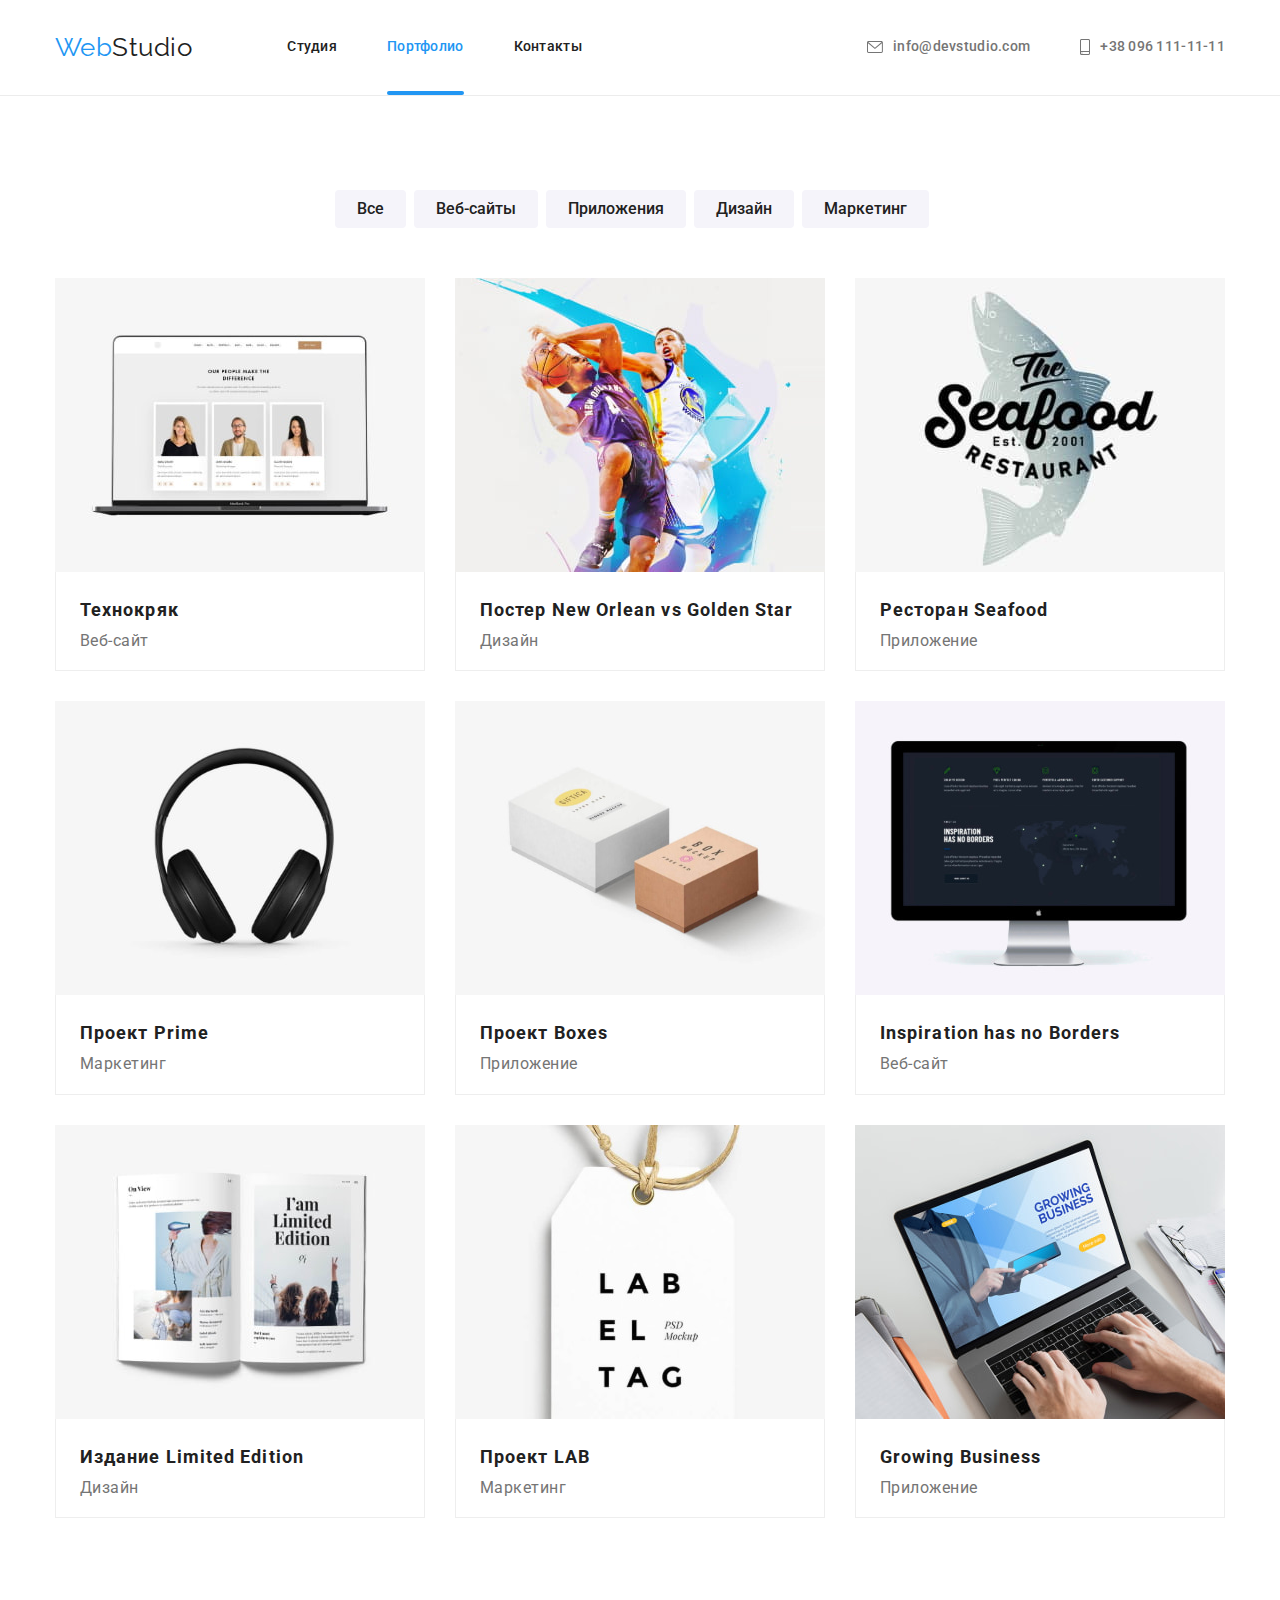
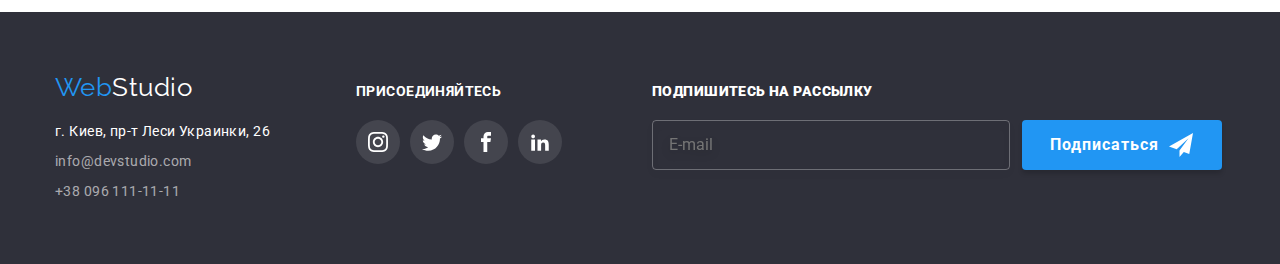
==== portfolio.html @ ed9f1adf "переміщення з images 2 в 1" ====
<!DOCTYPE html>
<html lang="ru">
<head>
    <meta charset="UTF-8">
    <meta http-equiv="X-UA-Compatible" content="IE=edge">
    <meta name="viewport" content="width=device-width, initial-scale=1.0">
    <title>Portfolio</title>
    <link rel="preconnect" href="https://fonts.googleapis.com">
    <link rel="preconnect" href="https://fonts.gstatic.com" crossorigin>
    <link href="https://fonts.googleapis.com/css2?family=Raleway:wght@700&family=Roboto:wght@400;500;700;900&display=swap"
        rel="stylesheet">
    <link rel="stylesheet" href="https://cdnjs.cloudflare.com/ajax/libs/modern-normalize/1.1.0/modern-normalize.min.css">
    <link rel="stylesheet" href="./css/styles.css">
</head>
<body>
    <!-- Шапка сайта -->
    <header class="header">
        <div class="container header-container">
            <nav class="header-navigate">
                <p class="logo">Web<span class="text">Studio</span></p>
                <ul class="site-nav control">
                    <li class="site-nav-item"> <a class="link" href="./index.html"> Студия </a> </li>
                    <li class="site-nav-item"> <a class="link current" href="./portfolio.html"> Портфолио </a> </li>
                    <li class="site-nav-item"> <a class="link" href=""> Контакты </a> </li>
                </ul>
            </nav>
            <ul class="auth-nav control">
                <li class="auth-nav-item"> 
                    <a class="nav-link link" href="mailto:info@devstudio.com"> 
                        <svg class="nav-icon nav-icon-envelope">
                            <use href="./images/sprite.svg#icon-envelope"></use>
                        </svg>
                        info@devstudio.com
                    </a>
                </li>

                <li class="auth-nav-item">
                    <a class="nav-link link" href="tel:+380961111111">
                        <svg class="nav-icon nav-icon-smartphone">
                            <use href="./images/sprite.svg#icon-smartphone"></use>
                        </svg>
                        +38 096 111-11-11
                    </a>
                </li>
            </ul>
        </div>
    </header>
    <main>
        <section class="section">
            <div class="container">
                <h1 class="visual-hidden">Наши работы</h1>
                <ul class="desc-portfolio">
                    <li class="desc-nav"> <button type="button" class="desc-button"> Все </button> </li>
                    <li class="desc-nav"> <button type="button" class="desc-button"> Веб-сайты </button> </li>
                    <li class="desc-nav"> <button type="button" class="desc-button"> Приложения </button> </li>
                    <li class="desc-nav"> <button type="button" class="desc-button"> Дизайн </button> </li>
                    <li class="desc-nav"> <button type="button" class="desc-button"> Маркетинг </button> </li>
                </ul>
                <h2 class="visual-hidden">Навигация</h2>
                <ul class="activities">

                    <li class="activities-cards">
                        <a class="link-item" href="">
                            <div class="activities-list">
                                <img src="./images1/people1.jpg" alt="Технокряк" width="370">
                                <p class="activities-top-text">Технокряк это современная площадка распространения коронавируса. Компании используют эту платформу для цифрового
                                шпионажа и атак на защищённые сервера конкурентов.</p>
                            </div>
                            <div  class="activities-title">
                                <h3 class="caption">Технокряк</h3>
                                <p class="text">Веб-сайт</p>
                            </div>
                        </a>
                    </li>

                    <li class="activities-cards">
                        <a class="link-item" href="">
                            <div class="activities-list">
                                <img src="./images1/poster2.jpg" alt="Постер New Orlean" width="370">
                                <p class="activities-top-text">Технокряк это современная площадка распространения коронавируса. Компании используют эту платформу для цифрового
                                шпионажа и атак на защищённые сервера конкурентов.</p>
                            </div>
                            <div class="activities-title">
                                <h3 class="caption">Постер New Orlean vs Golden Star</h3>
                                <p class="text">Дизайн</p>
                            </div>
                        </a>
                    </li>

                    <li class="activities-cards">
                        <a class="link-item" href="">
                            <div class="activities-list">
                                <img src="./images1/restaurant3.jpg" alt="Ресторан Seafood" width="370">
                                <p class="activities-top-text">Технокряк это современная площадка распространения коронавируса. Компании используют эту платформу для цифрового
                                шпионажа и атак на защищённые сервера конкурентов.</p>
                            </div>
                            <div class="activities-title">
                                <h3 class="caption">Ресторан Seafood</h3>
                                <p class="text">Приложение</p>
                            </div>
                        </a>
                    </li>

                    <li class="activities-cards">
                        <a class="link-item" href="">
                            <div class="activities-list">
                                <img src="./images1/headphone4.jpg" alt="Проект Prime" width="370">
                                <p class="activities-top-text">Технокряк это современная площадка распространения коронавируса. Компании используют эту платформу для цифрового
                                шпионажа и атак на защищённые сервера конкурентов.</p>
                            </div>
                            <div class="activities-title">
                                <h3 class="caption">Проект Prime</h3>
                                <p class="text">Маркетинг</p>
                            </div>
                        </a>
                    </li>

                    <li class="activities-cards">
                        <a class="link-item" href="">
                            <div class="activities-list">
                                <img src="./images1/boxes5.jpg" alt="Проект Boxes" width="370">
                                <p class="activities-top-text">Технокряк это современная площадка распространения коронавируса. Компании используют эту платформу для цифрового
                                шпионажа и атак на защищённые сервера конкурентов.</p>
                            </div>
                            <div class="activities-title">
                                <h3 class="caption">Проект Boxes</h3>
                                <p class="text">Приложение</p>
                            </div>
                        </a>
                    </li>

                    <li class="activities-cards">
                        <a class="link-item" href="">
                            <div class="activities-list">
                                <img src="./images1/screen6.jpg" alt="Екран" width="370">
                                <p class="activities-top-text">Технокряк это современная площадка распространения коронавируса. Компании используют эту платформу для цифрового
                                шпионажа и атак на защищённые сервера конкурентов.</p>
                            </div>
                            <div class="activities-title">
                                <h3 class="caption" lang="en">Inspiration has no Borders</h3>
                                <p class="text">Веб-сайт</p>
                            </div>
                        </a>
                    </li>

                    <li class="activities-cards">
                        <a class="link-item" href="">
                            <div class="activities-list">
                                <img src="./images1/edition7.jpg" alt="Издание" width="370">
                                <p class="activities-top-text">Технокряк это современная площадка распространения коронавируса. Компании используют эту платформу для цифрового
                                шпионажа и атак на защищённые сервера конкурентов.</p>
                            </div>
                            <div class="activities-title">
                                <h3 class="caption">Издание Limited Edition</h3>
                                <p class="text">Дизайн</p>
                            </div>
                        </a>
                    </li>

                    <li class="activities-cards">
                        <a class="link-item" href="">
                            <div class="activities-list">
                                <img src="./images1/project_lab8.jpg" alt="Проект LAB" width="370">
                                <p class="activities-top-text">Технокряк это современная площадка распространения коронавируса. Компании используют эту платформу для цифрового
                                шпионажа и атак на защищённые сервера конкурентов.</p>
                            </div>
                            <div class="activities-title">
                                <h3 class="caption">Проект LAB</h3>
                                <p class="text">Маркетинг</p>
                            </div>
                        </a>
                    </li>
                    
                    <li class="activities-cards">
                        <a class="link-item" href="">
                            <div class="activities-list">
                                <img src="./images1/business9.jpg" alt="Растущий бизнес" width="370">
                                <p class="activities-top-text">Технокряк это современная площадка распространения коронавируса. Компании используют эту платформу для цифрового
                                шпионажа и атак на защищённые сервера конкурентов.</p>
                            </div>
                            <div class="activities-title">
                                <h3 class="caption" lang="en">Growing Business</h3>
                                <p class="text">Приложение</p>
                            </div>
                        </a>
                    </li>
                </ul>
            </div>
        </section>
    </main>
    <!--Підвал-->
    <footer class="footer">
        <div class="container footer-container">
            <div class="footer-address">
                <p class="logo">Web<span class="text">Studio</span></p>
                <address>
                    <ul class="address-auth-nav">
                        <li class="address-row"> 
                            <a class="link maps" href="https://www.google.com.ua/maps/place/%D0%B1%D1%83%D0%BB%D1%8C%D0%B2%D0%B0%D1%80+%D0%9B%D0%B5%D1%81%D1%96+%D0%A3%D0%BA%D1%80%D0%B0%D1%97%D0%BD%D0%BA%D0%B8,+26,+%D0%9A%D0%B8%D1%97%D0%B2,+02000/@50.4268936,30.5373685,18z"> г. Киев, пр-т Леси Украинки, 26 </a> </li>
                        <li class="address-row"> 
                            <a class="link" href="mailto:info@devstudio.com"> info@devstudio.com </a> </li>
                        <li class="address-row"> 
                            <a class="link" href="tel:+380961111111"> +38 096 111-11-11 </a> </li>
                    </ul>
                </address>  
            </div>
            <div class="footer-social">
                <h3 class="footer-headline">присоединяйтесь</h3>
                <ul class="social-list">
                    <li class="social-item">
                        <a class="footer-social-link social-link link" href="">
                            <svg class="social-icon" width="20"
                            height="20">
                                <use href="./images/sprite.svg#icon-instagram1"></use>
                            </svg>
                        </a>
                    </li>
                    <li class="social-item">
                        <a class="footer-social-link social-link link" href="">
                            <svg class="social-icon">
                                <use href="./images/sprite.svg#icon-twitter1"></use>
                            </svg>
                        </a>
                    </li>
                    <li class="social-item">
                        <a class="footer-social-link social-link link" href="">
                            <svg class="social-icon">
                                <use href="./images/sprite.svg#icon-facebook1"></use>
                            </svg>
                        </a>
                    </li>
                    <li class="social-item">
                        <a class="footer-social-link social-link link" href="">
                            <svg class="social-icon">
                                <use href="./images/sprite.svg#icon-linkedin1"></use>
                           </svg>
                        </a>
                    </li>
                </ul>
            </div>
            <div>
                <p class="footer-headline"> <strong>Подпишитесь на рассылку</strong> </p>
                <form class="form-online">
                    <input class="online-input" type="email" name="user-mail" id="user-mail" placeholder="E-mail">
                    <button type="submit" class="hero-button online-btn">
                        Подписаться
                        <svg class="online-btn-icon">
                            <use href="./images/sprite.svg#icon-send"></use>
                        </svg>
                    </button>
                </form>
            </div>
        </div>
    </footer>
</body>
</html>
---- css/styles.css ----
/* --Змінні-- */
:root {
  --primary-title-color: #ffffff;
  --title-text-color: #212121;
  --text-item-color: #757575;
  --section-aside-color: #2f303a;
  --section-secondary-color: #f5f4fa;
  --social-icon-color: #afb1b8;
  --accent-color: #2196f3;
  --timing-function: cubic-bezier(0.4, 0, 0.2, 1);
  --timing-duration: 250ms;
}
body {
  font-family: "Roboto", sans-serif;
  font-style: 400;
  letter-spacing: 0.03em;
  background-color: var(--primary-title-color);
}
/* --скидання стилів-- */
p,
h1,
h2,
h3,
h4,
h5,
h6 {
  margin: 0;
}
ul {
  margin: 0;
  padding-left: 0;
  /* прибираємо крапочки */
  list-style: none;
}
/* прибираємо підкреслювання */
.link-item,
.link {
  display: block;
  text-decoration: none;
}
/* Прибираємо відстань знизу зображення
та обмежуємо габарити макс.100ширини */
img {
  display: block;
  max-width: 100%;
  height: auto;
}
.container {
  margin-left: auto;
  margin-right: auto;
  padding-left: 15px;
  padding-right: 15px;
  width: 1200px;
}
.section {
  padding-top: 94px;
  padding-bottom: 94px;
}
/* -----логотип -----*/
.logo {
  font-family: "Raleway", sans-serif;
  font-size: 26px;
  line-height: 1.19;
  margin-right: 95px;
  color: var(--accent-color);
}
.logo .text {
  font-family: "Raleway", sans-serif;
  font-size: 26px;
  line-height: 1.19;
  color: var(--title-text-color);
}
.footer .logo {
  margin-bottom: 20px;
}
.footer .text {
  color: var(--primary-title-color);
}
/*-- Шапка сайта,навігація --*/
.header {
  padding-top: 32px;
  padding-bottom: 32px;
  border-bottom: 1px solid #ececec;
}
.header-container {
  display: flex;
  align-items: center;
}
.header-navigate {
  display: flex;
  align-items: center;
}
.site-nav {
  display: flex;
  align-items: center;
}
.auth-nav {
  display: flex;
  margin-left: auto;
  align-items: center;
}
.site-nav-item:not(:last-child) {
  margin-right: 50px;
}
.auth-nav-item:not(:last-child) {
  margin-right: 50px;
}
.control .link {
  font-weight: 500;
  font-size: 14px;
  line-height: 1.14;
  letter-spacing: 0.02em;
}
.site-nav .link {
  color: var(--title-text-color);
  position: relative;
}
.nav-link {
  color: var(--text-item-color);
  display: flex;
  align-items: center;
}
.site-nav-item .link:hover,
.site-nav-item .link:focus {
  color: var(--accent-color);
}
.site-nav-item .link {
  transition: color var(--timing-duration) var(--timing-function);
}
.current::after {
  content: "";
  position: absolute;
  display: block;
  width: 100%;
  height: 4px;
  border-radius: 2px;
  background-color: var(--accent-color);
  bottom: -40px;
}

/* svg */
.nav-icon {
  margin-right: 10px;
  fill: var(--text-item-color);
  transition: fill var(--timing-duration) var(--timing-function);
}
.nav-icon-envelope {
  height: 12px;
  width: 16px;
}
.nav-icon-smartphone {
  height: 16px;
  width: 10px;
}
.control .nav-link {
  transition: color var(--timing-duration) var(--timing-function);
}
.control .nav-link:hover,
.control .nav-link:focus {
  color: var(--accent-color);
}
.control .nav-link:hover .nav-icon,
.control .nav-link:focus .nav-icon {
  fill: var(--accent-color);
}
.site-nav .link.current {
  color: var(--accent-color);
}
/*-- Герой,основний заголовок--*/
.section.section-hero {
  max-width: 1600px;
  padding-top: 200px;
  padding-bottom: 200px;
  align-items: center;
  text-align: center;
  color: var(--primary-title-color);
  background-color: var(--section-aside-color);
  background-image: linear-gradient(
      to right,
      rgba(47, 48, 58, 0.4),
      rgba(47, 48, 58, 0.4)
    ),
    url(../images1/hero.jpg);
  background-repeat: no-repeat;
  background-position: center;
  background-size: cover;
}
.hero-title {
  font-weight: 900;
  font-size: 44px;
  line-height: 1.36;
  letter-spacing: 0.06em;
  text-transform: uppercase;
  margin-bottom: 30px;
  margin-right: auto;
  margin-left: auto;
  max-width: 696px;
}
/* кнопки */
.hero-button {
  padding: 10px 32px;
  font-weight: 700;
  font-size: 16px;
  line-height: 1.87;
  letter-spacing: 0.06em;
  border-radius: 4px;
  background-color: var(--accent-color);
  color: var(--primary-text-color);
  box-shadow: 0px 4px 4px rgba(0, 0, 0, 0.15);
  border: none;
  align-items: center;
  text-align: center;
  cursor: pointer;
  transition: background-color var(--timing-duration) var(--timing-function);
}
.hero-button:hover,
.hero-button:focus {
  background-color: #188ce8;
}
.desc-button:hover,
.desc-button:focus {
  color: var(--primary-title-color);
  background-color: var(--accent-color);
  box-shadow: 0px 3px 1px rgba(0, 0, 0, 0.1), 0px 1px 2px rgba(0, 0, 0, 0.08),
    0px 2px 2px rgba(0, 0, 0, 0.12);
}
.desc-portfolio {
  display: flex;
  margin: auto;
  margin-bottom: 50px;
  width: 611px;
}
.desc-nav:not(:last-child) {
  margin-right: 8px;
}
.desc-button {
  padding: 6px 22px;
  font-weight: 500;
  font-size: 16px;
  line-height: 1.62;
  border-radius: 4px;
  color: var(--title-text-color);
  background-color: var(--section-secondary-color);
  border: none;
  cursor: pointer;
  text-align: center;
  transition: color var(--timing-duration) var(--timing-function),
    background-color var(--timing-duration) var(--timing-function),
    box-shadow var(--timing-duration) var(--timing-function);
}

/*---Заголовки h2 (Portfolio h1)---*/
/* -Приховані заголовки- */
.visual-hidden {
  position: absolute;
  width: 1px;
  height: 1px;
  margin: -1px;
  border: 0;
  padding: 0;
  white-space: nowrap;
  clip-path: inset(100%);
  clip: rect(0 0 0 0);
  overflow: hidden;
}
.headline {
  margin-bottom: 50px;
  font-weight: 700;
  font-size: 36px;
  line-height: 1.16;
  letter-spacing: 0.03em;
  text-align: center;
  color: var(--title-text-color);
}
/* <!-- Переваги  --> */
.section.section-benefits {
  padding-bottom: 47px;
}
.benefits {
  display: flex;
  flex-wrap: wrap;
}
.items-benefits {
  margin-right: 30px;
  height: 251px;
  width: 270px;
}
.items-cartons-benefits {
}
.items-cartons {
  display: flex;
  align-items: center;
  justify-content: center;
  height: 120px;
  background: var(--section-secondary-color);
  border-radius: 4px;
}
.items-benefits:last-child {
  margin-right: 0;
}
.items-benefits:not(:last-child) {
  margin-right: 30px;
}
.items-title {
  margin-top: 30px;
  font-weight: 700;
  font-size: 14px;
  line-height: 1.14;
  letter-spacing: 0.03em;
  text-transform: uppercase;
}
.items-text {
  margin-top: 10px;
  font-weight: 400;
  font-size: 14px;
  line-height: 1.71;
  letter-spacing: 0.03em;
  color: var(--text-item-color);
}
.items-text:not(:last-child) {
  margin-right: 30px;
}
/* --Приклади робіт -- */
.section.section-work {
  padding-top: 47px;
}
.pictures {
  display: flex;
  flex-wrap: wrap;
  margin-right: -30px;
}
.pictures-work {
  position: relative;
}
.pictures-label {
  font-weight: 700;
  font-size: 14px;
  line-height: 1.14;
  text-align: center;
  letter-spacing: 0.03em;
  text-transform: uppercase;
  color: var(--primary-title-color);
  background: rgba(47, 48, 58, 0.8);
  width: 100%;
  padding: 27px 82px;
  position: absolute;
  bottom: 0;
}
.pictures-work:not(:last-child) {
  flex-basis: calc(100% / 3 - 30px);
  margin-right: 30px;
}
/* --Наша команда --*/
.section.section-team {
  background-color: var(--section-secondary-color);
}
.list {
  display: flex;
  flex-wrap: wrap;
}
.people {
  margin-right: 30px;
  width: 270px;
  height: 428px;
  box-shadow: 0px 1px 3px rgba(0, 0, 0, 0.12), 0px 1px 1px rgba(0, 0, 0, 0.14),
    0px 2px 1px rgba(0, 0, 0, 0.2);
  border-radius: 0px 0px 4px 4px;
  background-color: var(--primary-title-color);
}
.people:last-child {
  margin-right: 0;
}
.people-item {
  padding-top: 30px;
  padding-bottom: 30px;
}
.people-desc {
  margin-bottom: 10px;
  font-weight: 500;
  font-size: 16px;
  line-height: 1.18;
  text-align: center;
  color: var(--title-text-color);
}
.people .people-text {
  margin-bottom: 16px;
  text-align: center;
  font-weight: 400;
  font-size: 16px;
  line-height: 1.18;
  letter-spacing: 0.03em;
  color: var(--text-item-color);
}
/* ------ */
.social-list {
  display: flex;
  justify-content: center;
}
.social-item {
  margin-right: 10px;
  width: 44px;
  height: 44px;
}
.social-item:last-child {
  margin-right: 0;
}
.social-link {
  width: 100%;
  height: 100%;
  border-radius: 50%;
  display: flex;
  align-items: center;
  justify-content: center;
  background-color: var(--primary-title-color);
}
.social-link:hover,
.social-link:focus {
  background-color: var(--accent-color);
}
.social-link {
  transition: background-color var(--timing-duration) var(--timing-function);
}
.social-link:hover .social-icon,
.social-link:focus .social-icon {
  fill: var(--primary-title-color);
}
.social-icon {
  width: 20px;
  height: 20px;
  fill: var(--social-icon-color);
  transition: fill var(--timing-duration) var(--timing-function);
}
/* Наші клієнти */
.company {
  margin-right: 30px;
  width: 170px;
  height: 92px;
}
.company:last-child {
  margin-right: 0;
}
.company-link {
  width: 100%;
  height: 100%;
  border: 1px solid var(--social-icon-color);
  box-sizing: border-box;
  border-radius: 4px;
  display: flex;
  align-items: center;
  justify-content: center;
  transition: border var(--timing-duration) var(--timing-function);
}
.company-link:hover,
.company-link:focus {
  border: 1px solid var(--accent-color);
}
.company-icon {
  width: 106px;
  height: 60px;
  fill: var(--social-icon-color);
  transition: fill var(--timing-duration) var(--timing-function);
}
.company-link:hover .company-icon,
.company-link:focus .company-icon {
  fill: var(--accent-color);
}
/* ---footer--- */
.footer {
  padding-top: 60px;
  padding-bottom: 60px;
  background-color: var(--section-aside-color);
}
.footer-container {
  display: flex;
  align-items: baseline;
}
.footer-address {
  width: 231px;
  margin-right: 70px;
}
.address-row .link.maps {
  color: var(--primary-title-color);
}
.address-auth-nav .link {
  height: 21px;
  font-weight: 400;
  font-size: 14px;
  letter-spacing: 0.03em;
  color: var(--text-item-color);
  color: rgba(255, 255, 255, 0.6);
}
.address-auth-nav {
  display: flex;
  font-style: normal;
  flex-direction: column;
}

.address-row:not(:last-child) {
  margin-bottom: 9px;
}
.address-auth-nav .link:hover,
.address-auth-nav .link:focus {
  color: var(--accent-color);
}
.address-auth-nav .link {
  transition: color var(--timing-duration) var(--timing-function);
}
/* ------ */
.footer-social {
  width: 206px;
  margin-right: 90px;
}
.footer-headline {
  margin-bottom: 20px;
  font-weight: 700;
  font-size: 14px;
  line-height: 1.14;
  letter-spacing: 0.03em;
  text-transform: uppercase;
  color: var(--primary-title-color);
}
.footer-social-link {
  background: rgba(255, 255, 255, 0.1);
}
.footer-social-link .social-icon {
  fill: var(--primary-title-color);
}
/* ---- */
.form-online {
  display: flex;
}
.online-input {
  padding: 15px 16px;
  margin-right: 12px;
  width: 358px;
  height: 50px;
  color: var(--primary-title-color);
  background-color: transparent;
  box-sizing: border-box;
  border-radius: 4px;
  border: 1px solid rgba(255, 255, 255, 0.3);
  filter: drop-shadow(0px 4px 4px rgba(0, 0, 0, 0.15));
  outline: 0px;
}
.online-input:focus {
  border-color: var(--accent-color);
}
.form-online::placeholder {
  width: 47px;
  font-size: 16px;
  line-height: 1.25;
  letter-spacing: 0.03em;
  color: rgba(255, 255, 255, 0.6);
}
.online-btn {
  padding: 10px 28px;
  width: 200px;
  color: var(--primary-title-color);
  display: flex;
}
.online-btn-icon {
  height: 24px;
  width: 24px;
  margin-left: 10px;
}
/* ---Portfolio ---*/
.activities {
  display: flex;
  flex-wrap: wrap;
}
.activities-cards {
  width: 370px;
  margin-right: 30px;
  margin-bottom: 30px;
}
.activities-cards:nth-child(3n) {
  margin-right: 0;
}
.activities-cards:nth-last-child(-n + 3) {
  margin-bottom: 0;
}
.link-item:hover .activities-top-text,
.link-item:focus .activities-top-text {
  transform: translateY(0);
}
.link-item:hover,
.link-item:focus {
  box-shadow: 0px 1px 1px rgba(0, 0, 0, 0.12), 0px 4px 4px rgba(0, 0, 0, 0.06),
    1px 4px 6px rgba(0, 0, 0, 0.16);
}
.link-item {
  transition: box-shadow var(--timing-duration) var(--timing-function);
}
.activities-list {
  position: relative;
  overflow: hidden;
}
.activities-top-text {
  padding: 63px 24px;
  font-size: 18px;
  line-height: 1.5;
  letter-spacing: 0.03em;
  color: var(--primary-title-color);
  background-color: rgba(33, 150, 243, 0.9);
  position: absolute;
  top: 0;
  left: 0;
  height: 100%;
  transform: translateY(100%);
  transition: transform var(--timing-duration) var(--timing-function);
}
.activities-title {
  padding-top: 20px;
  padding-bottom: 20px;
  padding-right: 24px;
  padding-left: 24px;
  border: 1px solid #eeeeee;
  border-top: 0;
}
.caption {
  margin-bottom: 4px;
  font-weight: 700;
  font-size: 18px;
  line-height: 2;
  letter-spacing: 0.06em;
  color: var(--title-text-color);
}
.activities-title .text {
  font-weight: 400;
  font-size: 16px;
  line-height: 1, 87;
  letter-spacing: 0.03em;
  color: var(--text-item-color);
}
/*--модальне вікно--- */
.backdrop {
  position: fixed;
  top: 0;
  left: 0;
  width: 100%;
  height: 100%;
  background-color: rgba(0, 0, 0, 0.2);
  opacity: 1;
  transition: opacity var(--timing-duration) var(--timing-function);
}
.backdrop.is-hidden {
  opacity: 0;
  pointer-events: none;
}
.modal {
  position: absolute;
  top: 50%;
  left: 50%;
  transform: translate(-50%, -50%);
  min-width: 528px;
  min-height: 581px;
  padding: 40px;
  background-color: var(--primary-title-color);
  box-shadow: 0px 1px 3px rgba(0, 0, 0, 0.12), 0px 1px 1px rgba(0, 0, 0, 0.14),
    0px 2px 1px rgba(0, 0, 0, 0.2);
  border-radius: 4px;
}
.close-btn {
  border: 0px;
  padding: 0px;
  position: fixed;
  top: 8px;
  right: 8px;
  cursor: pointer;
  background-color: var(--primary-title-color);
  fill: #000000;
  transition: fill var(--timing-duration) var(--timing-function);
}
.close-btn:hover {
  fill: var(--accent-color);
}
.close-btn-icon {
  width: 30px;
  height: 30px;
}
/* ----form----- */
.modal-form {
  margin-left: auto;
  margin-right: auto;
}
.modal-title {
  font-weight: 700;
  font-size: 20px;
  line-height: 1.15;
  text-align: center;
  letter-spacing: 0.03em;
  margin-bottom: 12px;
}
.modal-field {
  position: relative;
  margin-bottom: 10px;
}

.modal-field label,
.modal-comment label {
  margin-bottom: 4px;
  font-size: 12px;
  line-height: 1.16;
  letter-spacing: 0.01em;
  color: var(--text-item-color);
}
.textarea-comment::placeholder,
.modal-input::placeholder {
  font-size: 14px;
  line-height: 1.14;
  letter-spacing: 0.01em;
  color: rgba(117, 117, 117, 0.5);
}
.input-wrapper {
  display: block;
  position: relative;
  margin-top: 4px;
}
.modal-input {
  margin: 0;
  width: 100%;
  height: 40px;
  border-radius: 4px;
  border: 1px solid rgba(33, 33, 33, 0.2);
  outline: 0px;
  padding-left: 42px;
  transition: border-color var(--timing-duration) var(--timing-function);
}
.modal-input:focus {
  border-color: var(--accent-color);
}
.modal-input:focus + .modal-icon {
  fill: var(--accent-color);
}
.modal-icon {
  position: absolute;
  left: 12px;
  top: 50%;
  transform: translateY(-50%);
  width: 18px;
  height: 18px;
  transition: fill var(--timing-duration) var(--timing-function);
}
.modal-comment {
  display: flex;
  flex-direction: column;
  margin-bottom: 20px;
}
.textarea-comment {
  padding: 12px 16px;
  width: 448px;
  height: 120px;
  resize: none;
  border-radius: 4px;
  border: 1px solid rgba(33, 33, 33, 0.2);
  outline: 0px;
  transition: border-color var(--timing-duration) var(--timing-function);
}
.textarea-comment:focus {
  border-color: var(--accent-color);
}
.input-checkbox {
  background-color: var(--title-text-color);
}
.label-checkbox {
  font-size: 14px;
  line-height: 1.7;
  letter-spacing: 0.03em;
  color: var(--text-item-color);
  display: flex;
  align-items: center;
  cursor: pointer;
}
.contour-checkbox {
  width: 16px;
  height: 15px;
  border: 2px solid var(--title-text-color);
  box-shadow: 0px 1px 3px rgba(0, 0, 0, 0.12), 0px 1px 1px rgba(0, 0, 0, 0.14),
    0px 2px 1px rgba(0, 0, 0, 0.2);
  border-radius: 4px;
  margin-right: 7px;
  display: flex;
  align-items: center;
  justify-content: center;
}
.input-checkbox:checked + .label-checkbox span {
  background-color: var(--accent-color);
  border: none;
}
.check-icon {
  width: 11px;
  height: 8px;
}
.modal-text {
  color: var(--accent-color);
  text-decoration: underline;
  padding-left: 4px;
}
/* --кнопка form-- */
.modal-btn {
  margin-top: 30px;
  display: flex;
  justify-content: center;
  margin-right: auto;
  margin-left: auto;
  margin-bottom: auto;
}
.modal-btn .hero-button {
  color: var(--primary-title-color);
}
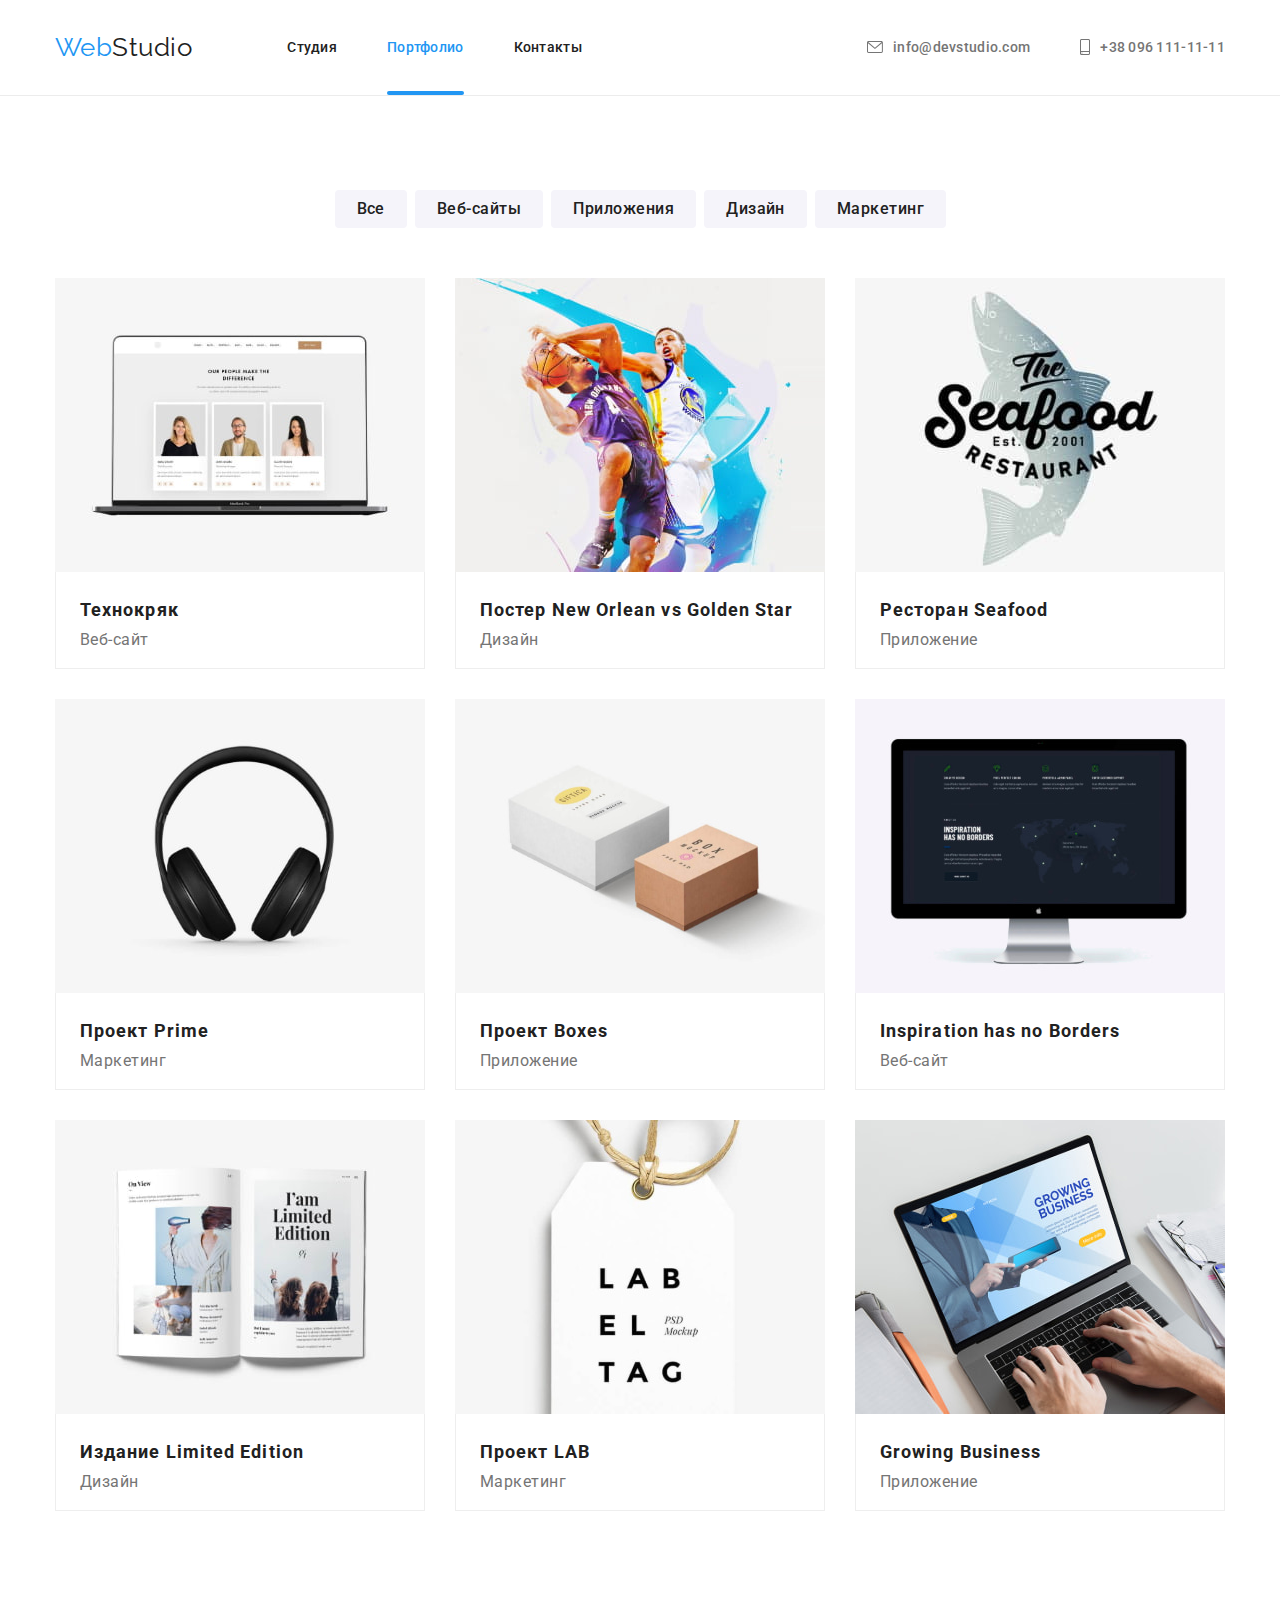
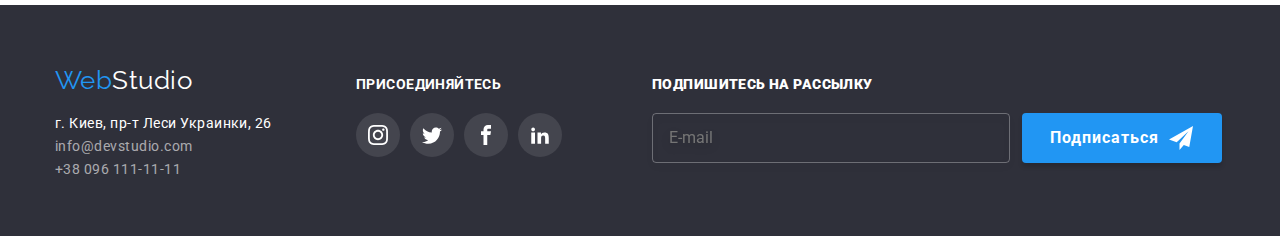
==== commit 920c7827: "BEM" ====
--- a/portfolio.html
+++ b/portfolio.html
@@ -10,7 +10,7 @@
     <link href="https://fonts.googleapis.com/css2?family=Raleway:wght@700&family=Roboto:wght@400;500;700;900&display=swap"
         rel="stylesheet">
     <link rel="stylesheet" href="https://cdnjs.cloudflare.com/ajax/libs/modern-normalize/1.1.0/modern-normalize.min.css">
-    <link rel="stylesheet" href="./css/styles.css">
+    <link rel="stylesheet" href="./css/main.min.css">
 </head>
 <body>
     <!-- Шапка сайта -->
@@ -18,15 +18,15 @@
         <div class="container header-container">
             <nav class="header-navigate">
                 <p class="logo">Web<span class="text">Studio</span></p>
-                <ul class="site-nav control">
-                    <li class="site-nav-item"> <a class="link" href="./index.html"> Студия </a> </li>
-                    <li class="site-nav-item"> <a class="link current" href="./portfolio.html"> Портфолио </a> </li>
-                    <li class="site-nav-item"> <a class="link" href=""> Контакты </a> </li>
+                <ul class="site-nav">
+                    <li class="site-nav__item"> <a class="site-nav-link" href="./index.html"> Студия </a> </li>
+                    <li class="site-nav__item"> <a class="site-nav-link current" href="./portfolio.html"> Портфолио </a> </li>
+                    <li class="site-nav__item"> <a class="site-nav-link" href=""> Контакты </a> </li>
                 </ul>
             </nav>
-            <ul class="auth-nav control">
-                <li class="auth-nav-item"> 
-                    <a class="nav-link link" href="mailto:info@devstudio.com"> 
+            <ul class="auth-nav">
+                <li class="auth-nav__item">
+                    <a class="auth-nav-link" href="mailto:info@devstudio.com">
                         <svg class="nav-icon nav-icon-envelope">
                             <use href="./images/sprite.svg#icon-envelope"></use>
                         </svg>
@@ -34,8 +34,8 @@
                     </a>
                 </li>
 
-                <li class="auth-nav-item">
-                    <a class="nav-link link" href="tel:+380961111111">
+                <li class="auth-nav__item">
+                    <a class="auth-nav-link" href="tel:+380961111111">
                         <svg class="nav-icon nav-icon-smartphone">
                             <use href="./images/sprite.svg#icon-smartphone"></use>
                         </svg>
@@ -50,35 +50,36 @@
             <div class="container">
                 <h1 class="visual-hidden">Наши работы</h1>
                 <ul class="desc-portfolio">
-                    <li class="desc-nav"> <button type="button" class="desc-button"> Все </button> </li>
-                    <li class="desc-nav"> <button type="button" class="desc-button"> Веб-сайты </button> </li>
-                    <li class="desc-nav"> <button type="button" class="desc-button"> Приложения </button> </li>
-                    <li class="desc-nav"> <button type="button" class="desc-button"> Дизайн </button> </li>
-                    <li class="desc-nav"> <button type="button" class="desc-button"> Маркетинг </button> </li>
+                    <li class="desc-portfolio__desc-nav"> <button type="button" class="desc-portfolio__desc-button"> Все </button> </li>
+                    <li class="desc-portfolio__desc-nav"> <button type="button" class="desc-portfolio__desc-button"> Веб‑сайты </button> </li>
+                    <li class="desc-portfolio__desc-nav"> <button type="button" class="desc-portfolio__desc-button"> Приложения </button> </li>
+                    <li class="desc-portfolio__desc-nav"> <button type="button" class="desc-portfolio__desc-button"> Дизайн </button> </li>
+                    <li class="desc-portfolio__desc-nav"> <button type="button" class="desc-portfolio__desc-button"> Маркетинг </button> </li>
                 </ul>
                 <h2 class="visual-hidden">Навигация</h2>
                 <ul class="activities">
-
-                    <li class="activities-cards">
-                        <a class="link-item" href="">
+                    <li class="activities__cards">
+                        <a class="activities__link-item" href="">
                             <div class="activities-list">
                                 <img src="./images1/people1.jpg" alt="Технокряк" width="370">
-                                <p class="activities-top-text">Технокряк это современная площадка распространения коронавируса. Компании используют эту платформу для цифрового
-                                шпионажа и атак на защищённые сервера конкурентов.</p>
-                            </div>
-                            <div  class="activities-title">
+                                <p class="activities-top-text">Технокряк это современная площадка распространения
+                                    коронавируса. Компании используют эту платформу для цифрового
+                                    шпионажа и атак на защищённые сервера конкурентов.</p>
+                            </div>
+                            <div class="activities-title">
                                 <h3 class="caption">Технокряк</h3>
                                 <p class="text">Веб-сайт</p>
                             </div>
                         </a>
                     </li>
 
-                    <li class="activities-cards">
-                        <a class="link-item" href="">
+                    <li class="activities__cards">
+                        <a class="activities__link-item" href="">
                             <div class="activities-list">
                                 <img src="./images1/poster2.jpg" alt="Постер New Orlean" width="370">
-                                <p class="activities-top-text">Технокряк это современная площадка распространения коронавируса. Компании используют эту платформу для цифрового
-                                шпионажа и атак на защищённые сервера конкурентов.</p>
+                                <p class="activities-top-text">Технокряк это современная площадка распространения
+                                    коронавируса. Компании используют эту платформу для цифрового
+                                    шпионажа и атак на защищённые сервера конкурентов.</p>
                             </div>
                             <div class="activities-title">
                                 <h3 class="caption">Постер New Orlean vs Golden Star</h3>
@@ -87,12 +88,13 @@
                         </a>
                     </li>
 
-                    <li class="activities-cards">
-                        <a class="link-item" href="">
+                    <li class="activities__cards">
+                        <a class="activities__link-item" href="">
                             <div class="activities-list">
                                 <img src="./images1/restaurant3.jpg" alt="Ресторан Seafood" width="370">
-                                <p class="activities-top-text">Технокряк это современная площадка распространения коронавируса. Компании используют эту платформу для цифрового
-                                шпионажа и атак на защищённые сервера конкурентов.</p>
+                                <p class="activities-top-text">Технокряк это современная площадка распространения
+                                    коронавируса. Компании используют эту платформу для цифрового
+                                    шпионажа и атак на защищённые сервера конкурентов.</p>
                             </div>
                             <div class="activities-title">
                                 <h3 class="caption">Ресторан Seafood</h3>
@@ -101,12 +103,13 @@
                         </a>
                     </li>
 
-                    <li class="activities-cards">
-                        <a class="link-item" href="">
+                    <li class="activities__cards">
+                        <a class="activities__link-item" href="">
                             <div class="activities-list">
                                 <img src="./images1/headphone4.jpg" alt="Проект Prime" width="370">
-                                <p class="activities-top-text">Технокряк это современная площадка распространения коронавируса. Компании используют эту платформу для цифрового
-                                шпионажа и атак на защищённые сервера конкурентов.</p>
+                                <p class="activities-top-text">Технокряк это современная площадка распространения
+                                    коронавируса. Компании используют эту платформу для цифрового
+                                    шпионажа и атак на защищённые сервера конкурентов.</p>
                             </div>
                             <div class="activities-title">
                                 <h3 class="caption">Проект Prime</h3>
@@ -115,12 +118,13 @@
                         </a>
                     </li>
 
-                    <li class="activities-cards">
-                        <a class="link-item" href="">
+                    <li class="activities__cards">
+                        <a class="activities__link-item" href="">
                             <div class="activities-list">
                                 <img src="./images1/boxes5.jpg" alt="Проект Boxes" width="370">
-                                <p class="activities-top-text">Технокряк это современная площадка распространения коронавируса. Компании используют эту платформу для цифрового
-                                шпионажа и атак на защищённые сервера конкурентов.</p>
+                                <p class="activities-top-text">Технокряк это современная площадка распространения
+                                    коронавируса. Компании используют эту платформу для цифрового
+                                    шпионажа и атак на защищённые сервера конкурентов.</p>
                             </div>
                             <div class="activities-title">
                                 <h3 class="caption">Проект Boxes</h3>
@@ -130,11 +134,12 @@
                     </li>
 
                     <li class="activities-cards">
-                        <a class="link-item" href="">
+                        <a class="activities__link-item" href="">
                             <div class="activities-list">
                                 <img src="./images1/screen6.jpg" alt="Екран" width="370">
-                                <p class="activities-top-text">Технокряк это современная площадка распространения коронавируса. Компании используют эту платформу для цифрового
-                                шпионажа и атак на защищённые сервера конкурентов.</p>
+                                <p class="activities-top-text">Технокряк это современная площадка распространения
+                                    коронавируса. Компании используют эту платформу для цифрового
+                                    шпионажа и атак на защищённые сервера конкурентов.</p>
                             </div>
                             <div class="activities-title">
                                 <h3 class="caption" lang="en">Inspiration has no Borders</h3>
@@ -143,12 +148,13 @@
                         </a>
                     </li>
 
-                    <li class="activities-cards">
-                        <a class="link-item" href="">
+                    <li class="activities__cards">
+                        <a class="activities__link-item" href="">
                             <div class="activities-list">
                                 <img src="./images1/edition7.jpg" alt="Издание" width="370">
-                                <p class="activities-top-text">Технокряк это современная площадка распространения коронавируса. Компании используют эту платформу для цифрового
-                                шпионажа и атак на защищённые сервера конкурентов.</p>
+                                <p class="activities-top-text">Технокряк это современная площадка распространения
+                                    коронавируса. Компании используют эту платформу для цифрового
+                                    шпионажа и атак на защищённые сервера конкурентов.</p>
                             </div>
                             <div class="activities-title">
                                 <h3 class="caption">Издание Limited Edition</h3>
@@ -157,12 +163,13 @@
                         </a>
                     </li>
 
-                    <li class="activities-cards">
-                        <a class="link-item" href="">
+                    <li class="activities__cards">
+                        <a class="activities__link-item" href="">
                             <div class="activities-list">
                                 <img src="./images1/project_lab8.jpg" alt="Проект LAB" width="370">
-                                <p class="activities-top-text">Технокряк это современная площадка распространения коронавируса. Компании используют эту платформу для цифрового
-                                шпионажа и атак на защищённые сервера конкурентов.</p>
+                                <p class="activities-top-text">Технокряк это современная площадка распространения
+                                    коронавируса. Компании используют эту платформу для цифрового
+                                    шпионажа и атак на защищённые сервера конкурентов.</p>
                             </div>
                             <div class="activities-title">
                                 <h3 class="caption">Проект LAB</h3>
@@ -170,13 +177,14 @@
                             </div>
                         </a>
                     </li>
-                    
-                    <li class="activities-cards">
-                        <a class="link-item" href="">
+
+                    <li class="activities__cards">
+                        <a class="activities__link-item" href="">
                             <div class="activities-list">
                                 <img src="./images1/business9.jpg" alt="Растущий бизнес" width="370">
-                                <p class="activities-top-text">Технокряк это современная площадка распространения коронавируса. Компании используют эту платформу для цифрового
-                                шпионажа и атак на защищённые сервера конкурентов.</p>
+                                <p class="activities-top-text">Технокряк это современная площадка распространения
+                                    коронавируса. Компании используют эту платформу для цифрового
+                                    шпионажа и атак на защищённые сервера конкурентов.</p>
                             </div>
                             <div class="activities-title">
                                 <h3 class="caption" lang="en">Growing Business</h3>
@@ -193,58 +201,63 @@
         <div class="container footer-container">
             <div class="footer-address">
                 <p class="logo">Web<span class="text">Studio</span></p>
-                <address>
-                    <ul class="address-auth-nav">
-                        <li class="address-row"> 
-                            <a class="link maps" href="https://www.google.com.ua/maps/place/%D0%B1%D1%83%D0%BB%D1%8C%D0%B2%D0%B0%D1%80+%D0%9B%D0%B5%D1%81%D1%96+%D0%A3%D0%BA%D1%80%D0%B0%D1%97%D0%BD%D0%BA%D0%B8,+26,+%D0%9A%D0%B8%D1%97%D0%B2,+02000/@50.4268936,30.5373685,18z"> г. Киев, пр-т Леси Украинки, 26 </a> </li>
-                        <li class="address-row"> 
-                            <a class="link" href="mailto:info@devstudio.com"> info@devstudio.com </a> </li>
-                        <li class="address-row"> 
-                            <a class="link" href="tel:+380961111111"> +38 096 111-11-11 </a> </li>
+                <address class="address">
+                    <ul class="address-list">
+                        <li class="address-row">
+                            <a class="address-link maps"
+                                href="https://www.google.com.ua/maps/place/%D0%B1%D1%83%D0%BB%D1%8C%D0%B2%D0%B0%D1%80+%D0%9B%D0%B5%D1%81%D1%96+%D0%A3%D0%BA%D1%80%D0%B0%D1%97%D0%BD%D0%BA%D0%B8,+26,+%D0%9A%D0%B8%D1%97%D0%B2,+02000/@50.4268936,30.5373685,18z">
+                                г. Киев, пр-т Леси Украинки, 26 </a>
+                        </li>
+                        <li class="address-row">
+                            <a class="address-link" href="mailto:info@devstudio.com"> info@devstudio.com </a>
+                        </li>
+                        <li class="address-row">
+                            <a class="address-link" href="tel:+380961111111"> +38 096 111-11-11 </a>
+                        </li>
                     </ul>
-                </address>  
+                </address>
             </div>
             <div class="footer-social">
                 <h3 class="footer-headline">присоединяйтесь</h3>
                 <ul class="social-list">
                     <li class="social-item">
-                        <a class="footer-social-link social-link link" href="">
-                            <svg class="social-icon" width="20"
-                            height="20">
+                        <a class="footer-social-link social-link" href="">
+                            <svg class="social-icon" width="20" height="20">
                                 <use href="./images/sprite.svg#icon-instagram1"></use>
                             </svg>
                         </a>
                     </li>
                     <li class="social-item">
-                        <a class="footer-social-link social-link link" href="">
+                        <a class="footer-social-link social-link" href="">
                             <svg class="social-icon">
                                 <use href="./images/sprite.svg#icon-twitter1"></use>
                             </svg>
                         </a>
                     </li>
                     <li class="social-item">
-                        <a class="footer-social-link social-link link" href="">
+                        <a class="footer-social-link social-link" href="">
                             <svg class="social-icon">
                                 <use href="./images/sprite.svg#icon-facebook1"></use>
                             </svg>
                         </a>
                     </li>
                     <li class="social-item">
-                        <a class="footer-social-link social-link link" href="">
+                        <a class="footer-social-link social-link" href="">
                             <svg class="social-icon">
                                 <use href="./images/sprite.svg#icon-linkedin1"></use>
-                           </svg>
-                        </a>
-                    </li>
-                </ul>
-            </div>
-            <div>
+                            </svg>
+                        </a>
+                    </li>
+                </ul>
+            </div>
+            <div class="footer-online">
                 <p class="footer-headline"> <strong>Подпишитесь на рассылку</strong> </p>
-                <form class="form-online">
-                    <input class="online-input" type="email" name="user-mail" id="user-mail" placeholder="E-mail">
-                    <button type="submit" class="hero-button online-btn">
+                <form class="footer-online-form">
+                    <input class="footer-online-input" type="email" name="user-mail" id="user-mail"
+                        placeholder="E-mail">
+                    <button type="submit" class="hero-button footer-online-btn">
                         Подписаться
-                        <svg class="online-btn-icon">
+                        <svg class="footer-btn-icon">
                             <use href="./images/sprite.svg#icon-send"></use>
                         </svg>
                     </button>
@@ -253,4 +266,5 @@
         </div>
     </footer>
 </body>
+
 </html>
--- a/css/main.min.css
+++ b/css/main.min.css
@@ -0,0 +1 @@
+:root{--primary-title-color: #ffffff;--title-text-color: #212121;--text-item-color: #757575;--section-aside-color: #2f303a;--section-secondary-color: #f5f4fa;--social-icon-color: #afb1b8;--accent-color: #2196f3;--timing-function: cubic-bezier(0.4, 0, 0.2, 1);--timing-duration: 250ms}p,h1,h2,h3,h4,h5,h6{margin:0}ul{margin:0;padding-left:0;list-style:none}a{display:block;text-decoration:none;font-style:normal}.visual-hidden{position:absolute;width:1px;height:1px;margin:-1px;border:0;padding:0;white-space:nowrap;-webkit-clip-path:inset(100%);clip-path:inset(100%);clip:rect(0 0 0 0);overflow:hidden}body{font-family:"Roboto",sans-serif;font-style:400;letter-spacing:.03em;background-color:var(--primary-title-color)}img{display:block;max-width:100%;height:auto}.container{margin-left:auto;margin-right:auto;padding-left:15px;padding-right:15px;width:1200px}.section{padding-top:94px;padding-bottom:94px}.logo{font-family:"Raleway",sans-serif;font-size:26px;line-height:1.19;margin-right:95px;color:var(--accent-color)}.logo .text{font-family:"Raleway",sans-serif;font-size:26px;line-height:1.19;color:var(--title-text-color)}.footer .logo{margin-bottom:20px}.footer .text{color:var(--primary-title-color)}.header{padding-top:32px;padding-bottom:32px;border-bottom:1px solid #ececec}.header-container{display:flex;align-items:center}.header-navigate{display:flex;align-items:center}.site-nav{display:flex;align-items:center}.site-nav .site-nav__item:not(:last-child){margin-right:50px}.site-nav-link{font-weight:500;font-size:14px;line-height:16px;letter-spacing:.02em;color:var(--title-text-color);position:relative;transition:color var(--timing-duration) var(--timing-function)}.site-nav-link:hover,.site-nav-link:focus,.site-nav-link.current{color:var(--accent-color)}.current::after{content:"";position:absolute;display:block;width:100%;height:4px;border-radius:2px;background-color:var(--accent-color);bottom:-40px}.auth-nav{display:flex;align-items:center;margin-left:auto}.auth-nav .auth-nav__item:not(:last-child){margin-right:50px}.auth-nav-link{font-weight:500;font-size:14px;line-height:16px;letter-spacing:.02em;color:var(--text-item-color);display:flex;align-items:center;transition:color var(--timing-duration) var(--timing-function)}.auth-nav-link:hover,.auth-nav-link:focus{color:var(--accent-color)}.nav-icon{margin-right:10px;fill:var(--text-item-color);transition:fill var(--timing-duration) var(--timing-function)}.auth-nav-link:hover .nav-icon,.auth-nav-link:focus .nav-icon{fill:var(--accent-color)}.nav-icon-envelope{height:12px;width:16px}.nav-icon-smartphone{height:16px;width:10px}.hero-button{padding:10px 32px;font-weight:700;font-size:16px;line-height:1.87;letter-spacing:.06em;border-radius:4px;background-color:var(--accent-color);color:var(--primary-title-color);box-shadow:0px 4px 4px rgba(0,0,0,.15);border:none;align-items:center;text-align:center;cursor:pointer;transition:background-color var(--timing-duration) var(--timing-function)}.hero-button:hover,.hero-button:focus{background-color:#188ce8}.desc-portfolio{display:flex;margin:auto;margin-bottom:50px;width:611px}.desc-portfolio__desc-nav:not(:last-child){margin-right:8px}.desc-portfolio__desc-button{width:100%;padding:6px 22px;font-weight:500;font-size:16px;line-height:26px;letter-spacing:.03em;border-radius:4px;color:var(--title-text-color);background-color:var(--section-secondary-color);border:none;cursor:pointer;text-align:center;transition:color var(--timing-duration) var(--timing-function),background-color var(--timing-duration) var(--timing-function),box-shadow var(--timing-duration) var(--timing-function)}.desc-portfolio__desc-button:hover,.desc-portfolio__desc-button:focus{color:var(--primary-title-color);background-color:var(--accent-color);box-shadow:0px 3px 1px rgba(0,0,0,.1),0px 1px 2px rgba(0,0,0,.08),0px 2px 2px rgba(0,0,0,.12)}.section.section-hero{max-width:1600px;padding-top:200px;padding-bottom:200px;align-items:center;text-align:center;color:var(--primary-title-color);background-color:var(--section-aside-color);background-image:linear-gradient(to right, rgba(47, 48, 58, 0.4), rgba(47, 48, 58, 0.4)),url(../images1/hero.jpg);background-repeat:no-repeat;background-position:center;background-size:cover}.hero-headline{font-weight:900;font-size:44px;line-height:1.36;letter-spacing:.06em;text-transform:uppercase;margin-bottom:30px;margin-right:auto;margin-left:auto;max-width:696px}.headline{margin-bottom:50px;font-weight:700;font-size:36px;line-height:1.16;letter-spacing:.03em;font-weight:700;font-size:36px;line-height:1.16;letter-spacing:.03em;text-align:center;color:var(--title-text-color)}.section.section-benefits{padding-bottom:47px}.benefits{display:flex;flex-wrap:wrap}.benefits-items{margin-right:30px;height:251px;width:270px}.benefits-items:last-child{margin-right:0}.benefits-items:not(:last-child){margin-right:30px}.card-set{display:flex;align-items:center;justify-content:center;height:120px;background:var(--section-secondary-color);border-radius:4px}.title-items{margin-top:30px;font-weight:700;font-size:14px;line-height:1.14;letter-spacing:.03em;text-transform:uppercase}.text-items{margin-top:10px;font-weight:400;font-size:14px;line-height:1.71;letter-spacing:.03em;color:var(--text-item-color)}.text-items:not(:last-child){margin-right:30px}.section.section-work{padding-top:47px}.pictures{display:flex;flex-wrap:wrap;margin-right:-30px}.pictures-work{position:relative}.pictures-work:not(:last-child){flex-basis:calc(100% / 3 - 30px);margin-right:30px}.pictures-label{font-weight:700;font-size:14px;line-height:1.14;letter-spacing:.03em;text-align:center;text-transform:uppercase;color:var(--primary-title-color);background:rgba(47,48,58,.8);width:100%;padding:27px 82px;position:absolute;bottom:0}.section.section-team{background-color:var(--section-secondary-color)}.team{display:flex;flex-wrap:wrap}.people{margin-right:30px;width:270px;height:428px;box-shadow:0px 1px 3px rgba(0,0,0,.12),0px 1px 1px rgba(0,0,0,.14),0px 2px 1px rgba(0,0,0,.2);border-radius:0px 0px 4px 4px;background-color:var(--primary-title-color)}.people:last-child{margin-right:0}.people-item{padding-top:30px;padding-bottom:30px}.people-item .people-name{margin-bottom:10px;font-weight:500;font-size:16px;line-height:1.18;letter-spacing:.03em;text-align:center;color:var(--title-text-color)}.people-item .people-position{margin-bottom:16px;text-align:center;font-weight:400;font-size:16px;line-height:1.18;letter-spacing:.03em;color:var(--text-item-color)}.social-list{display:flex;justify-content:center}.social-item{margin-right:10px;width:44px;height:44px}.social-item:last-child{margin-right:0}.social-link{width:100%;height:100%;border-radius:50%;display:flex;align-items:center;justify-content:center;background-color:var(--primary-title-color);transition:background-color var(--timing-duration) var(--timing-function)}.social-link:hover,.social-link:focus{background-color:var(--accent-color)}.social-icon{width:20px;height:20px;fill:var(--social-icon-color);transition:fill var(--timing-duration) var(--timing-function)}.social-link:hover .social-icon,.social-link:focus .social-icon{fill:var(--primary-title-color)}.company{display:flex;flex-wrap:wrap}.company-partner{margin-right:30px;width:170px;height:92px}.company-partner:last-child{margin-right:0}.company-link{width:100%;height:100%;border:1px solid var(--social-icon-color);box-sizing:border-box;border-radius:4px;display:flex;align-items:center;justify-content:center;transition:border var(--timing-duration) var(--timing-function)}.company-link .company-icon{width:106px;height:60px;fill:var(--social-icon-color);transition:fill var(--timing-duration) var(--timing-function)}.company-link:hover,.company-link:focus{border:1px solid var(--accent-color)}.company-link:hover .company-icon,.company-link:focus .company-icon{fill:var(--accent-color)}.footer{padding-top:60px;padding-bottom:60px;background-color:var(--section-aside-color)}.footer-container{display:flex;align-items:baseline}.footer-address{width:231px;margin-right:70px}.address-list{display:flex;font-style:normal;flex-direction:column}.address-row:not(:last-child){margin-bottom:9px}.address-link{font-weight:400;font-size:14px;line-height:1;letter-spacing:71;color:var(--text-item-color);color:rgba(255,255,255,.6);transition:color var(--timing-duration) var(--timing-function)}.address-link:hover,.address-link:focus{color:var(--accent-color)}.address-link.maps{color:var(--primary-title-color)}.footer-social{width:206px;margin-right:90px}.footer-headline{margin-bottom:20px;font-weight:700;font-size:14px;line-height:1.14;letter-spacing:.03em;text-transform:uppercase;color:var(--primary-title-color)}.footer-social-link{background:rgba(255,255,255,.1)}.footer-social-link .social-icon{fill:var(--primary-title-color)}.footer-online-form{display:flex}.footer-online-form::-moz-placeholder{width:47px;font-size:16px;line-height:1.25;letter-spacing:.03em;color:rgba(255,255,255,.6)}.footer-online-form:-ms-input-placeholder{width:47px;font-size:16px;line-height:1.25;letter-spacing:.03em;color:rgba(255,255,255,.6)}.footer-online-form::placeholder{width:47px;font-size:16px;line-height:1.25;letter-spacing:.03em;color:rgba(255,255,255,.6)}.footer-online-input{padding:15px 16px;margin-right:12px;width:358px;height:50px;color:var(--primary-title-color);background-color:transparent;box-sizing:border-box;border-radius:4px;border:1px solid rgba(255,255,255,.3);filter:drop-shadow(0px 4px 4px rgba(0, 0, 0, 0.15));outline:0px}.footer-online-input:focus{border-color:var(--accent-color)}.footer-online-btn{padding:10px 28px;width:200px;display:flex}.footer-online-btn .footer-btn-icon{height:24px;width:24px;margin-left:10px}.activities{display:flex;flex-wrap:wrap}.activities__cards{width:370px;margin-right:30px;margin-bottom:30px}.activities__cards:nth-child(3n){margin-right:0}.activities__cards:nth-last-child(-n+3){margin-bottom:0}.activities__link-item{transition:box-shadow var(--timing-duration) var(--timing-function)}.activities__link-item:hover,.activities__link-item:focus{box-shadow:0px 1px 1px rgba(0,0,0,.12),0px 4px 4px rgba(0,0,0,.06),1px 4px 6px rgba(0,0,0,.16)}.activities-list{position:relative;overflow:hidden}.activities-top-text{padding:63px 24px;font-size:18px;line-height:1.5;letter-spacing:.03em;color:var(--primary-title-color);background-color:rgba(33,150,243,.9);position:absolute;top:0;left:0;height:100%;transform:translateY(100%);transition:transform var(--timing-duration) var(--timing-function)}.activities__link-item:hover .activities-top-text,.activities__link-item:focus .activities-top-text{transform:translateY(0)}.activities-title{padding-top:20px;padding-bottom:20px;padding-right:24px;padding-left:24px;border:1px solid #eee;border-top:0}.activities-title .text{font-weight:400;font-size:16px;line-height:1;letter-spacing:87;color:var(--text-item-color)}.caption{margin-bottom:4px;font-weight:700;font-size:18px;line-height:2;letter-spacing:.06em;color:var(--title-text-color)}.backdrop{position:fixed;top:0;left:0;width:100%;height:100%;background-color:rgba(0,0,0,.2);opacity:1;transition:opacity var(--timing-duration) var(--timing-function)}.backdrop.is-hidden{opacity:0;pointer-events:none}.modal{position:absolute;top:50%;left:50%;transform:translate(-50%, -50%);min-width:528px;min-height:581px;padding:40px;background-color:var(--primary-title-color);box-shadow:0px 1px 3px rgba(0,0,0,.12),0px 1px 1px rgba(0,0,0,.14),0px 2px 1px rgba(0,0,0,.2);border-radius:4px}.close-btn{border:0px;padding:0px;position:fixed;top:8px;right:8px;cursor:pointer;background-color:var(--primary-title-color);fill:#000;transition:fill var(--timing-duration) var(--timing-function)}.close-btn:hover{fill:var(--accent-color)}.close-btn .close-btn-icon{width:30px;height:30px}.modal-form{margin-left:auto;margin-right:auto}.modal-title{font-weight:700;font-size:20px;line-height:1.15;letter-spacing:.03em;text-align:center;margin-bottom:12px}.modal-field{position:relative;margin-bottom:10px}.modal-field label{margin-bottom:4px;font-size:12px;line-height:1.16;letter-spacing:.01em;color:var(--text-item-color)}.input-wrapper{display:block;position:relative;margin-top:4px}.modal-input{margin:0;width:100%;height:40px;border-radius:4px;border:1px solid rgba(33,33,33,.2);outline:0px;padding-left:42px;transition:border-color var(--timing-duration) var(--timing-function)}.modal-input:focus{border-color:var(--accent-color)}.modal-input::-moz-placeholder{font-size:14px;line-height:1.14;letter-spacing:.01em;color:rgba(117,117,117,.5)}.modal-input:-ms-input-placeholder{font-size:14px;line-height:1.14;letter-spacing:.01em;color:rgba(117,117,117,.5)}.modal-input::placeholder{font-size:14px;line-height:1.14;letter-spacing:.01em;color:rgba(117,117,117,.5)}.modal-icon{position:absolute;left:12px;top:50%;transform:translateY(-50%);width:18px;height:18px;transition:fill var(--timing-duration) var(--timing-function)}.modal-input:focus+.modal-icon{fill:var(--accent-color)}.modal-comment{display:flex;flex-direction:column;margin-bottom:20px}.modal-comment label{margin-bottom:4px;font-size:12px;line-height:1.16;letter-spacing:.01em;color:var(--text-item-color)}.textarea-comment{padding:12px 16px;width:448px;height:120px;resize:none;border-radius:4px;border:1px solid rgba(33,33,33,.2);outline:0px;transition:border-color var(--timing-duration) var(--timing-function)}.textarea-comment:focus{border-color:var(--accent-color)}.textarea-comment::-moz-placeholder{font-size:14px;line-height:1.14;letter-spacing:.01em;color:rgba(117,117,117,.5)}.textarea-comment:-ms-input-placeholder{font-size:14px;line-height:1.14;letter-spacing:.01em;color:rgba(117,117,117,.5)}.textarea-comment::placeholder{font-size:14px;line-height:1.14;letter-spacing:.01em;color:rgba(117,117,117,.5)}.modal-btn{margin-top:30px;display:flex;justify-content:center;margin-right:auto;margin-left:auto;margin-bottom:auto}.input-checkbox{background-color:var(--title-text-color)}.input-checkbox:checked+.label-checkbox span,.input-checkbox:hover+.label-checkbox span{background-color:var(--accent-color);border:none}.label-checkbox{font-size:14px;line-height:1.7;letter-spacing:.03em;color:var(--text-item-color);display:flex;align-items:center;cursor:pointer;justify-content:center}.contour-checkbox{width:16px;height:15px;border:2px solid var(--title-text-color);box-shadow:0px 1px 3px rgba(0,0,0,.12),0px 1px 1px rgba(0,0,0,.14),0px 2px 1px rgba(0,0,0,.2);border-radius:4px;margin-right:7px;display:flex;align-items:center;justify-content:center;transition:background-color var(--timing-duration) var(--timing-function)}.check-icon{width:11px;height:8px}.label-checkbox-link{color:var(--accent-color);text-decoration:underline;padding-left:4px}/*# sourceMappingURL=main.min.css.map */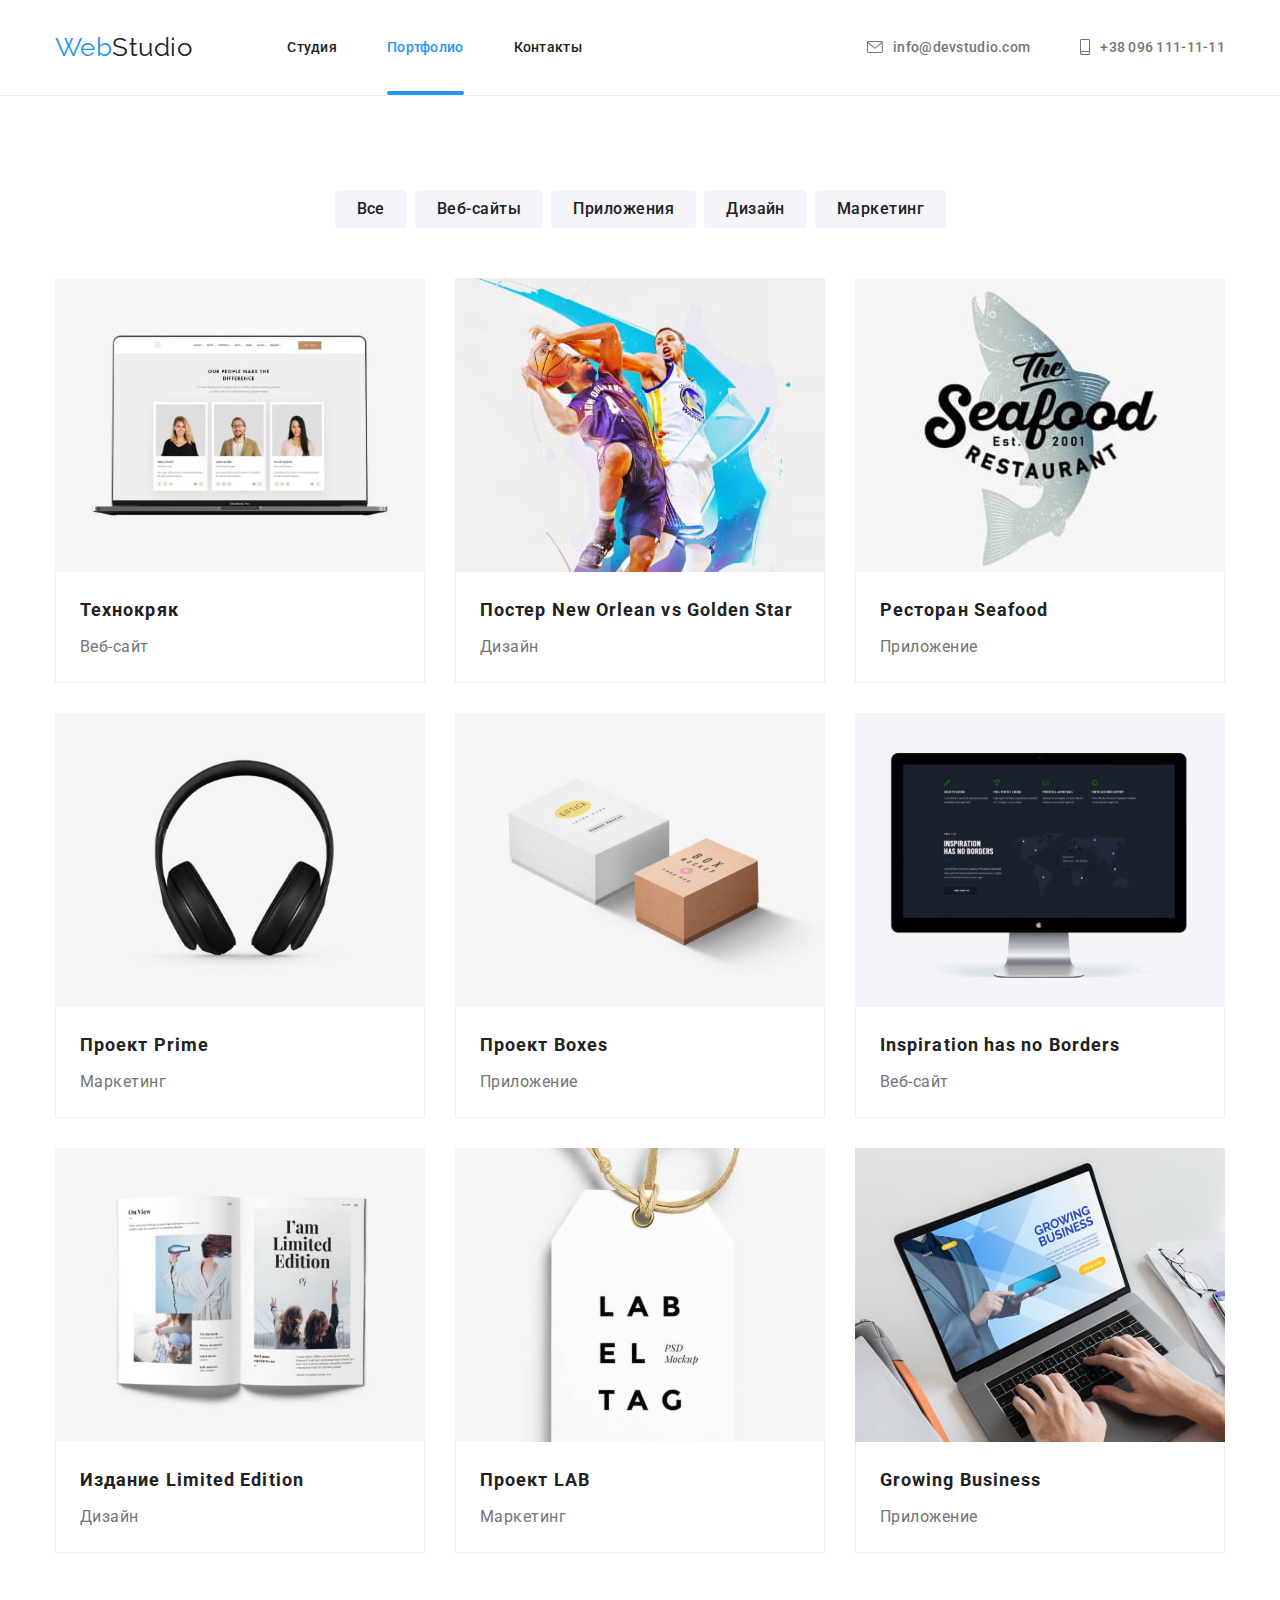
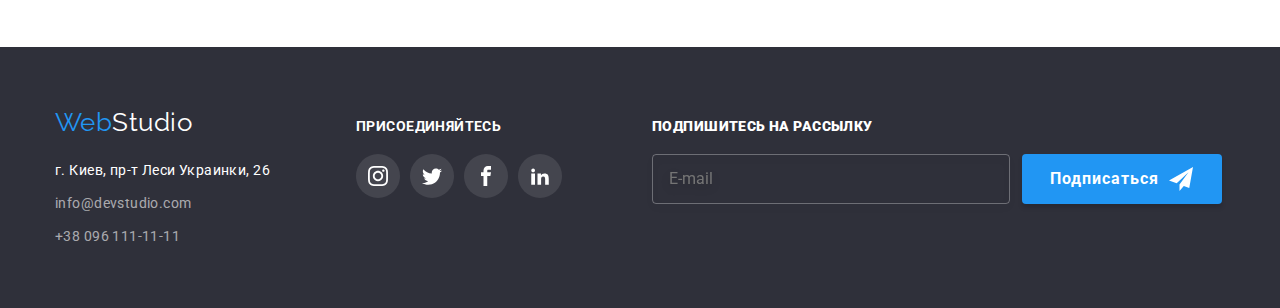
==== commit c3661691: "Заголовки БЕМ" ====
--- a/portfolio.html
+++ b/portfolio.html
@@ -49,12 +49,12 @@
         <section class="section">
             <div class="container">
                 <h1 class="visual-hidden">Наши работы</h1>
-                <ul class="desc-portfolio">
-                    <li class="desc-portfolio__desc-nav"> <button type="button" class="desc-portfolio__desc-button"> Все </button> </li>
-                    <li class="desc-portfolio__desc-nav"> <button type="button" class="desc-portfolio__desc-button"> Веб‑сайты </button> </li>
-                    <li class="desc-portfolio__desc-nav"> <button type="button" class="desc-portfolio__desc-button"> Приложения </button> </li>
-                    <li class="desc-portfolio__desc-nav"> <button type="button" class="desc-portfolio__desc-button"> Дизайн </button> </li>
-                    <li class="desc-portfolio__desc-nav"> <button type="button" class="desc-portfolio__desc-button"> Маркетинг </button> </li>
+                <ul class="portfolio">
+                    <li class="portfolio__nav-item"> <button type="button" class="portfolio__nav-button"> Все </button> </li>
+                    <li class="portfolio__nav-item"> <button type="button" class="portfolio__nav-button"> Веб‑сайты </button> </li>
+                    <li class="portfolio__nav-item"> <button type="button" class="portfolio__nav-button"> Приложения </button> </li>
+                    <li class="portfolio__nav-item"> <button type="button" class="portfolio__nav-button"> Дизайн </button> </li>
+                    <li class="portfolio__nav-item"> <button type="button" class="portfolio__nav-button"> Маркетинг </button> </li>
                 </ul>
                 <h2 class="visual-hidden">Навигация</h2>
                 <ul class="activities">
@@ -201,18 +201,18 @@
         <div class="container footer-container">
             <div class="footer-address">
                 <p class="logo">Web<span class="text">Studio</span></p>
-                <address class="address">
+                <address>
                     <ul class="address-list">
-                        <li class="address-row">
-                            <a class="address-link maps"
+                        <li class="address-list__row">
+                            <a class="address-list__link maps"
                                 href="https://www.google.com.ua/maps/place/%D0%B1%D1%83%D0%BB%D1%8C%D0%B2%D0%B0%D1%80+%D0%9B%D0%B5%D1%81%D1%96+%D0%A3%D0%BA%D1%80%D0%B0%D1%97%D0%BD%D0%BA%D0%B8,+26,+%D0%9A%D0%B8%D1%97%D0%B2,+02000/@50.4268936,30.5373685,18z">
                                 г. Киев, пр-т Леси Украинки, 26 </a>
                         </li>
-                        <li class="address-row">
-                            <a class="address-link" href="mailto:info@devstudio.com"> info@devstudio.com </a>
+                        <li class="address-list__row">
+                            <a class="address-list__link" href="mailto:info@devstudio.com"> info@devstudio.com </a>
                         </li>
-                        <li class="address-row">
-                            <a class="address-link" href="tel:+380961111111"> +38 096 111-11-11 </a>
+                        <li class="address-list__row">
+                            <a class="address-list__link" href="tel:+380961111111"> +38 096 111-11-11 </a>
                         </li>
                     </ul>
                 </address>
@@ -220,30 +220,30 @@
             <div class="footer-social">
                 <h3 class="footer-headline">присоединяйтесь</h3>
                 <ul class="social-list">
-                    <li class="social-item">
-                        <a class="footer-social-link social-link" href="">
-                            <svg class="social-icon" width="20" height="20">
+                    <li class="social-list__item">
+                        <a class="social-list__link footer-social-link" href="">
+                            <svg class="social-list__icon" width="20" height="20">
                                 <use href="./images/sprite.svg#icon-instagram1"></use>
                             </svg>
                         </a>
                     </li>
-                    <li class="social-item">
-                        <a class="footer-social-link social-link" href="">
-                            <svg class="social-icon">
+                    <li class="social-list__item">
+                        <a class="social-list__link footer-social-link" href="">
+                            <svg class="social-list__icon">
                                 <use href="./images/sprite.svg#icon-twitter1"></use>
                             </svg>
                         </a>
                     </li>
-                    <li class="social-item">
-                        <a class="footer-social-link social-link" href="">
-                            <svg class="social-icon">
+                    <li class="social-list__item">
+                        <a class="social-list__link footer-social-link" href="">
+                            <svg class="social-list__icon">
                                 <use href="./images/sprite.svg#icon-facebook1"></use>
                             </svg>
                         </a>
                     </li>
-                    <li class="social-item">
-                        <a class="footer-social-link social-link" href="">
-                            <svg class="social-icon">
+                    <li class="social-list__item">
+                        <a class="social-list__link footer-social-link" href="">
+                            <svg class="social-list__icon">
                                 <use href="./images/sprite.svg#icon-linkedin1"></use>
                             </svg>
                         </a>
--- a/css/main.min.css
+++ b/css/main.min.css
@@ -1 +1 @@
-:root{--primary-title-color: #ffffff;--title-text-color: #212121;--text-item-color: #757575;--section-aside-color: #2f303a;--section-secondary-color: #f5f4fa;--social-icon-color: #afb1b8;--accent-color: #2196f3;--timing-function: cubic-bezier(0.4, 0, 0.2, 1);--timing-duration: 250ms}p,h1,h2,h3,h4,h5,h6{margin:0}ul{margin:0;padding-left:0;list-style:none}a{display:block;text-decoration:none;font-style:normal}.visual-hidden{position:absolute;width:1px;height:1px;margin:-1px;border:0;padding:0;white-space:nowrap;-webkit-clip-path:inset(100%);clip-path:inset(100%);clip:rect(0 0 0 0);overflow:hidden}body{font-family:"Roboto",sans-serif;font-style:400;letter-spacing:.03em;background-color:var(--primary-title-color)}img{display:block;max-width:100%;height:auto}.container{margin-left:auto;margin-right:auto;padding-left:15px;padding-right:15px;width:1200px}.section{padding-top:94px;padding-bottom:94px}.logo{font-family:"Raleway",sans-serif;font-size:26px;line-height:1.19;margin-right:95px;color:var(--accent-color)}.logo .text{font-family:"Raleway",sans-serif;font-size:26px;line-height:1.19;color:var(--title-text-color)}.footer .logo{margin-bottom:20px}.footer .text{color:var(--primary-title-color)}.header{padding-top:32px;padding-bottom:32px;border-bottom:1px solid #ececec}.header-container{display:flex;align-items:center}.header-navigate{display:flex;align-items:center}.site-nav{display:flex;align-items:center}.site-nav .site-nav__item:not(:last-child){margin-right:50px}.site-nav-link{font-weight:500;font-size:14px;line-height:16px;letter-spacing:.02em;color:var(--title-text-color);position:relative;transition:color var(--timing-duration) var(--timing-function)}.site-nav-link:hover,.site-nav-link:focus,.site-nav-link.current{color:var(--accent-color)}.current::after{content:"";position:absolute;display:block;width:100%;height:4px;border-radius:2px;background-color:var(--accent-color);bottom:-40px}.auth-nav{display:flex;align-items:center;margin-left:auto}.auth-nav .auth-nav__item:not(:last-child){margin-right:50px}.auth-nav-link{font-weight:500;font-size:14px;line-height:16px;letter-spacing:.02em;color:var(--text-item-color);display:flex;align-items:center;transition:color var(--timing-duration) var(--timing-function)}.auth-nav-link:hover,.auth-nav-link:focus{color:var(--accent-color)}.nav-icon{margin-right:10px;fill:var(--text-item-color);transition:fill var(--timing-duration) var(--timing-function)}.auth-nav-link:hover .nav-icon,.auth-nav-link:focus .nav-icon{fill:var(--accent-color)}.nav-icon-envelope{height:12px;width:16px}.nav-icon-smartphone{height:16px;width:10px}.hero-button{padding:10px 32px;font-weight:700;font-size:16px;line-height:1.87;letter-spacing:.06em;border-radius:4px;background-color:var(--accent-color);color:var(--primary-title-color);box-shadow:0px 4px 4px rgba(0,0,0,.15);border:none;align-items:center;text-align:center;cursor:pointer;transition:background-color var(--timing-duration) var(--timing-function)}.hero-button:hover,.hero-button:focus{background-color:#188ce8}.desc-portfolio{display:flex;margin:auto;margin-bottom:50px;width:611px}.desc-portfolio__desc-nav:not(:last-child){margin-right:8px}.desc-portfolio__desc-button{width:100%;padding:6px 22px;font-weight:500;font-size:16px;line-height:26px;letter-spacing:.03em;border-radius:4px;color:var(--title-text-color);background-color:var(--section-secondary-color);border:none;cursor:pointer;text-align:center;transition:color var(--timing-duration) var(--timing-function),background-color var(--timing-duration) var(--timing-function),box-shadow var(--timing-duration) var(--timing-function)}.desc-portfolio__desc-button:hover,.desc-portfolio__desc-button:focus{color:var(--primary-title-color);background-color:var(--accent-color);box-shadow:0px 3px 1px rgba(0,0,0,.1),0px 1px 2px rgba(0,0,0,.08),0px 2px 2px rgba(0,0,0,.12)}.section.section-hero{max-width:1600px;padding-top:200px;padding-bottom:200px;align-items:center;text-align:center;color:var(--primary-title-color);background-color:var(--section-aside-color);background-image:linear-gradient(to right, rgba(47, 48, 58, 0.4), rgba(47, 48, 58, 0.4)),url(../images1/hero.jpg);background-repeat:no-repeat;background-position:center;background-size:cover}.hero-headline{font-weight:900;font-size:44px;line-height:1.36;letter-spacing:.06em;text-transform:uppercase;margin-bottom:30px;margin-right:auto;margin-left:auto;max-width:696px}.headline{margin-bottom:50px;font-weight:700;font-size:36px;line-height:1.16;letter-spacing:.03em;font-weight:700;font-size:36px;line-height:1.16;letter-spacing:.03em;text-align:center;color:var(--title-text-color)}.section.section-benefits{padding-bottom:47px}.benefits{display:flex;flex-wrap:wrap}.benefits-items{margin-right:30px;height:251px;width:270px}.benefits-items:last-child{margin-right:0}.benefits-items:not(:last-child){margin-right:30px}.card-set{display:flex;align-items:center;justify-content:center;height:120px;background:var(--section-secondary-color);border-radius:4px}.title-items{margin-top:30px;font-weight:700;font-size:14px;line-height:1.14;letter-spacing:.03em;text-transform:uppercase}.text-items{margin-top:10px;font-weight:400;font-size:14px;line-height:1.71;letter-spacing:.03em;color:var(--text-item-color)}.text-items:not(:last-child){margin-right:30px}.section.section-work{padding-top:47px}.pictures{display:flex;flex-wrap:wrap;margin-right:-30px}.pictures-work{position:relative}.pictures-work:not(:last-child){flex-basis:calc(100% / 3 - 30px);margin-right:30px}.pictures-label{font-weight:700;font-size:14px;line-height:1.14;letter-spacing:.03em;text-align:center;text-transform:uppercase;color:var(--primary-title-color);background:rgba(47,48,58,.8);width:100%;padding:27px 82px;position:absolute;bottom:0}.section.section-team{background-color:var(--section-secondary-color)}.team{display:flex;flex-wrap:wrap}.people{margin-right:30px;width:270px;height:428px;box-shadow:0px 1px 3px rgba(0,0,0,.12),0px 1px 1px rgba(0,0,0,.14),0px 2px 1px rgba(0,0,0,.2);border-radius:0px 0px 4px 4px;background-color:var(--primary-title-color)}.people:last-child{margin-right:0}.people-item{padding-top:30px;padding-bottom:30px}.people-item .people-name{margin-bottom:10px;font-weight:500;font-size:16px;line-height:1.18;letter-spacing:.03em;text-align:center;color:var(--title-text-color)}.people-item .people-position{margin-bottom:16px;text-align:center;font-weight:400;font-size:16px;line-height:1.18;letter-spacing:.03em;color:var(--text-item-color)}.social-list{display:flex;justify-content:center}.social-item{margin-right:10px;width:44px;height:44px}.social-item:last-child{margin-right:0}.social-link{width:100%;height:100%;border-radius:50%;display:flex;align-items:center;justify-content:center;background-color:var(--primary-title-color);transition:background-color var(--timing-duration) var(--timing-function)}.social-link:hover,.social-link:focus{background-color:var(--accent-color)}.social-icon{width:20px;height:20px;fill:var(--social-icon-color);transition:fill var(--timing-duration) var(--timing-function)}.social-link:hover .social-icon,.social-link:focus .social-icon{fill:var(--primary-title-color)}.company{display:flex;flex-wrap:wrap}.company-partner{margin-right:30px;width:170px;height:92px}.company-partner:last-child{margin-right:0}.company-link{width:100%;height:100%;border:1px solid var(--social-icon-color);box-sizing:border-box;border-radius:4px;display:flex;align-items:center;justify-content:center;transition:border var(--timing-duration) var(--timing-function)}.company-link .company-icon{width:106px;height:60px;fill:var(--social-icon-color);transition:fill var(--timing-duration) var(--timing-function)}.company-link:hover,.company-link:focus{border:1px solid var(--accent-color)}.company-link:hover .company-icon,.company-link:focus .company-icon{fill:var(--accent-color)}.footer{padding-top:60px;padding-bottom:60px;background-color:var(--section-aside-color)}.footer-container{display:flex;align-items:baseline}.footer-address{width:231px;margin-right:70px}.address-list{display:flex;font-style:normal;flex-direction:column}.address-row:not(:last-child){margin-bottom:9px}.address-link{font-weight:400;font-size:14px;line-height:1;letter-spacing:71;color:var(--text-item-color);color:rgba(255,255,255,.6);transition:color var(--timing-duration) var(--timing-function)}.address-link:hover,.address-link:focus{color:var(--accent-color)}.address-link.maps{color:var(--primary-title-color)}.footer-social{width:206px;margin-right:90px}.footer-headline{margin-bottom:20px;font-weight:700;font-size:14px;line-height:1.14;letter-spacing:.03em;text-transform:uppercase;color:var(--primary-title-color)}.footer-social-link{background:rgba(255,255,255,.1)}.footer-social-link .social-icon{fill:var(--primary-title-color)}.footer-online-form{display:flex}.footer-online-form::-moz-placeholder{width:47px;font-size:16px;line-height:1.25;letter-spacing:.03em;color:rgba(255,255,255,.6)}.footer-online-form:-ms-input-placeholder{width:47px;font-size:16px;line-height:1.25;letter-spacing:.03em;color:rgba(255,255,255,.6)}.footer-online-form::placeholder{width:47px;font-size:16px;line-height:1.25;letter-spacing:.03em;color:rgba(255,255,255,.6)}.footer-online-input{padding:15px 16px;margin-right:12px;width:358px;height:50px;color:var(--primary-title-color);background-color:transparent;box-sizing:border-box;border-radius:4px;border:1px solid rgba(255,255,255,.3);filter:drop-shadow(0px 4px 4px rgba(0, 0, 0, 0.15));outline:0px}.footer-online-input:focus{border-color:var(--accent-color)}.footer-online-btn{padding:10px 28px;width:200px;display:flex}.footer-online-btn .footer-btn-icon{height:24px;width:24px;margin-left:10px}.activities{display:flex;flex-wrap:wrap}.activities__cards{width:370px;margin-right:30px;margin-bottom:30px}.activities__cards:nth-child(3n){margin-right:0}.activities__cards:nth-last-child(-n+3){margin-bottom:0}.activities__link-item{transition:box-shadow var(--timing-duration) var(--timing-function)}.activities__link-item:hover,.activities__link-item:focus{box-shadow:0px 1px 1px rgba(0,0,0,.12),0px 4px 4px rgba(0,0,0,.06),1px 4px 6px rgba(0,0,0,.16)}.activities-list{position:relative;overflow:hidden}.activities-top-text{padding:63px 24px;font-size:18px;line-height:1.5;letter-spacing:.03em;color:var(--primary-title-color);background-color:rgba(33,150,243,.9);position:absolute;top:0;left:0;height:100%;transform:translateY(100%);transition:transform var(--timing-duration) var(--timing-function)}.activities__link-item:hover .activities-top-text,.activities__link-item:focus .activities-top-text{transform:translateY(0)}.activities-title{padding-top:20px;padding-bottom:20px;padding-right:24px;padding-left:24px;border:1px solid #eee;border-top:0}.activities-title .text{font-weight:400;font-size:16px;line-height:1;letter-spacing:87;color:var(--text-item-color)}.caption{margin-bottom:4px;font-weight:700;font-size:18px;line-height:2;letter-spacing:.06em;color:var(--title-text-color)}.backdrop{position:fixed;top:0;left:0;width:100%;height:100%;background-color:rgba(0,0,0,.2);opacity:1;transition:opacity var(--timing-duration) var(--timing-function)}.backdrop.is-hidden{opacity:0;pointer-events:none}.modal{position:absolute;top:50%;left:50%;transform:translate(-50%, -50%);min-width:528px;min-height:581px;padding:40px;background-color:var(--primary-title-color);box-shadow:0px 1px 3px rgba(0,0,0,.12),0px 1px 1px rgba(0,0,0,.14),0px 2px 1px rgba(0,0,0,.2);border-radius:4px}.close-btn{border:0px;padding:0px;position:fixed;top:8px;right:8px;cursor:pointer;background-color:var(--primary-title-color);fill:#000;transition:fill var(--timing-duration) var(--timing-function)}.close-btn:hover{fill:var(--accent-color)}.close-btn .close-btn-icon{width:30px;height:30px}.modal-form{margin-left:auto;margin-right:auto}.modal-title{font-weight:700;font-size:20px;line-height:1.15;letter-spacing:.03em;text-align:center;margin-bottom:12px}.modal-field{position:relative;margin-bottom:10px}.modal-field label{margin-bottom:4px;font-size:12px;line-height:1.16;letter-spacing:.01em;color:var(--text-item-color)}.input-wrapper{display:block;position:relative;margin-top:4px}.modal-input{margin:0;width:100%;height:40px;border-radius:4px;border:1px solid rgba(33,33,33,.2);outline:0px;padding-left:42px;transition:border-color var(--timing-duration) var(--timing-function)}.modal-input:focus{border-color:var(--accent-color)}.modal-input::-moz-placeholder{font-size:14px;line-height:1.14;letter-spacing:.01em;color:rgba(117,117,117,.5)}.modal-input:-ms-input-placeholder{font-size:14px;line-height:1.14;letter-spacing:.01em;color:rgba(117,117,117,.5)}.modal-input::placeholder{font-size:14px;line-height:1.14;letter-spacing:.01em;color:rgba(117,117,117,.5)}.modal-icon{position:absolute;left:12px;top:50%;transform:translateY(-50%);width:18px;height:18px;transition:fill var(--timing-duration) var(--timing-function)}.modal-input:focus+.modal-icon{fill:var(--accent-color)}.modal-comment{display:flex;flex-direction:column;margin-bottom:20px}.modal-comment label{margin-bottom:4px;font-size:12px;line-height:1.16;letter-spacing:.01em;color:var(--text-item-color)}.textarea-comment{padding:12px 16px;width:448px;height:120px;resize:none;border-radius:4px;border:1px solid rgba(33,33,33,.2);outline:0px;transition:border-color var(--timing-duration) var(--timing-function)}.textarea-comment:focus{border-color:var(--accent-color)}.textarea-comment::-moz-placeholder{font-size:14px;line-height:1.14;letter-spacing:.01em;color:rgba(117,117,117,.5)}.textarea-comment:-ms-input-placeholder{font-size:14px;line-height:1.14;letter-spacing:.01em;color:rgba(117,117,117,.5)}.textarea-comment::placeholder{font-size:14px;line-height:1.14;letter-spacing:.01em;color:rgba(117,117,117,.5)}.modal-btn{margin-top:30px;display:flex;justify-content:center;margin-right:auto;margin-left:auto;margin-bottom:auto}.input-checkbox{background-color:var(--title-text-color)}.input-checkbox:checked+.label-checkbox span,.input-checkbox:hover+.label-checkbox span{background-color:var(--accent-color);border:none}.label-checkbox{font-size:14px;line-height:1.7;letter-spacing:.03em;color:var(--text-item-color);display:flex;align-items:center;cursor:pointer;justify-content:center}.contour-checkbox{width:16px;height:15px;border:2px solid var(--title-text-color);box-shadow:0px 1px 3px rgba(0,0,0,.12),0px 1px 1px rgba(0,0,0,.14),0px 2px 1px rgba(0,0,0,.2);border-radius:4px;margin-right:7px;display:flex;align-items:center;justify-content:center;transition:background-color var(--timing-duration) var(--timing-function)}.check-icon{width:11px;height:8px}.label-checkbox-link{color:var(--accent-color);text-decoration:underline;padding-left:4px}/*# sourceMappingURL=main.min.css.map */+:root{--primary-title-color: #ffffff;--title-text-color: #212121;--text-item-color: #757575;--section-aside-color: #2f303a;--section-secondary-color: #f5f4fa;--social-icon-color: #afb1b8;--accent-color: #2196f3;--timing-function: cubic-bezier(0.4, 0, 0.2, 1);--timing-duration: 250ms}.visual-hidden{position:absolute;width:1px;height:1px;margin:-1px;border:0;padding:0;white-space:nowrap;-webkit-clip-path:inset(100%);clip-path:inset(100%);clip:rect(0 0 0 0);overflow:hidden}p,h1,h2,h3,h4,h5,h6{margin:0}ul{margin:0;padding-left:0;list-style:none}a{display:block;text-decoration:none;font-style:normal}body{font-family:"Roboto",sans-serif;font-style:400;letter-spacing:.03em;background-color:var(--primary-title-color)}img{display:block;max-width:100%;height:auto}.container{margin-left:auto;margin-right:auto;padding-left:15px;padding-right:15px;width:1200px}.section{padding-top:94px;padding-bottom:94px}.logo{font-family:"Raleway",sans-serif;font-size:26px;line-height:1.19;margin-right:95px;color:var(--accent-color)}.logo .text{font-family:"Raleway",sans-serif;font-size:26px;line-height:1.19;color:var(--title-text-color)}.footer .logo{margin-bottom:20px}.footer .text{color:var(--primary-title-color)}.header{padding-top:32px;padding-bottom:32px;border-bottom:1px solid #ececec}.header-container{display:flex;align-items:center}.header-navigate{display:flex;align-items:center}.site-nav{display:flex;align-items:center}.site-nav .site-nav__item:not(:last-child){margin-right:50px}.site-nav-link{font-weight:500;font-size:14px;line-height:16px;letter-spacing:.02em;color:var(--title-text-color);position:relative;transition:color var(--timing-duration) var(--timing-function)}.site-nav-link:hover,.site-nav-link:focus,.site-nav-link.current{color:var(--accent-color)}.current::after{content:"";position:absolute;display:block;width:100%;height:4px;border-radius:2px;background-color:var(--accent-color);bottom:-40px}.auth-nav{display:flex;align-items:center;margin-left:auto}.auth-nav .auth-nav__item:not(:last-child){margin-right:50px}.auth-nav-link{font-weight:500;font-size:14px;line-height:16px;letter-spacing:.02em;color:var(--text-item-color);display:flex;align-items:center;transition:color var(--timing-duration) var(--timing-function)}.auth-nav-link:hover,.auth-nav-link:focus{color:var(--accent-color)}.nav-icon{margin-right:10px;fill:var(--text-item-color);transition:fill var(--timing-duration) var(--timing-function)}.auth-nav-link:hover .nav-icon,.auth-nav-link:focus .nav-icon{fill:var(--accent-color)}.nav-icon-envelope{height:12px;width:16px}.nav-icon-smartphone{height:16px;width:10px}.hero-button{padding:10px 32px;font-weight:700;font-size:16px;line-height:30px;letter-spacing:.06em;border-radius:4px;background-color:var(--accent-color);color:var(--primary-title-color);box-shadow:0px 4px 4px rgba(0,0,0,.15);border:none;align-items:center;text-align:center;cursor:pointer;transition:background-color var(--timing-duration) var(--timing-function)}.hero-button:hover,.hero-button:focus{background-color:#188ce8}.portfolio{display:flex;margin:auto;margin-bottom:50px;width:611px}.portfolio__nav-item:not(:last-child){margin-right:8px}.portfolio__nav-button{width:100%;padding:6px 22px;font-weight:500;font-size:16px;line-height:26px;letter-spacing:.03em;border-radius:4px;color:var(--title-text-color);background-color:var(--section-secondary-color);border:none;cursor:pointer;text-align:center;transition:color var(--timing-duration) var(--timing-function),background-color var(--timing-duration) var(--timing-function),box-shadow var(--timing-duration) var(--timing-function)}.portfolio__nav-button:hover,.portfolio__nav-button:focus{color:var(--primary-title-color);background-color:var(--accent-color);box-shadow:0px 3px 1px rgba(0,0,0,.1),0px 1px 2px rgba(0,0,0,.08),0px 2px 2px rgba(0,0,0,.12)}.section.hero{max-width:1600px;padding-top:200px;padding-bottom:200px;align-items:center;text-align:center;color:var(--primary-title-color);background-color:var(--section-aside-color);background-image:linear-gradient(to right, rgba(47, 48, 58, 0.4), rgba(47, 48, 58, 0.4)),url(../images1/hero.jpg);background-repeat:no-repeat;background-position:center;background-size:cover}.hero-headline{font-weight:900;font-size:44px;line-height:60px;letter-spacing:.06em;text-transform:uppercase;margin-bottom:30px;margin-right:auto;margin-left:auto;max-width:696px}.headline{margin-bottom:50px;font-weight:700;font-size:36px;line-height:42px;letter-spacing:.03em;font-weight:700;font-size:36px;line-height:1.16;letter-spacing:.03em;text-align:center;color:var(--title-text-color)}.section.benefits{padding-bottom:47px}.benefits-list{display:flex;flex-wrap:wrap}.benefits-list__item{margin-right:30px;height:251px;width:270px}.benefits-list__item:last-child{margin-right:0}.benefits-list__item:not(:last-child){margin-right:30px}.benefits-list__card{display:flex;align-items:center;justify-content:center;height:120px;background:var(--section-secondary-color);border-radius:4px}.benefits-list__title{margin-top:30px;font-weight:700;font-size:14px;line-height:1.14;letter-spacing:.03em;text-transform:uppercase}.benefits-list__text{margin-top:10px;font-weight:400;font-size:14px;line-height:1.71;letter-spacing:.03em;color:var(--text-item-color)}.benefits-list__text:not(:last-child){margin-right:30px}.section.pictures{padding-top:47px}.pictures-list{display:flex;flex-wrap:wrap;margin-right:-30px}.pictures-list__item{position:relative}.pictures-list__item:not(:last-child){flex-basis:calc(100% / 3 - 30px);margin-right:30px}.pictures-text{font-weight:700;font-size:14px;line-height:16px;letter-spacing:.03em;text-align:center;text-transform:uppercase;color:var(--primary-title-color);background:rgba(47,48,58,.8);width:100%;padding:27px 82px;position:absolute;bottom:0}.section.team{background-color:var(--section-secondary-color)}.team-list{display:flex;flex-wrap:wrap}.team-list__item{margin-right:30px;width:270px;height:428px;box-shadow:0px 1px 3px rgba(0,0,0,.12),0px 1px 1px rgba(0,0,0,.14),0px 2px 1px rgba(0,0,0,.2);border-radius:0px 0px 4px 4px;background-color:var(--primary-title-color)}.team-list__item:last-child{margin-right:0}.team-list__people{padding-top:30px;padding-bottom:30px}.team-list__people .team-list__name{margin-bottom:10px;font-weight:500;font-size:16px;line-height:19px;letter-spacing:.03em;text-align:center;color:var(--title-text-color)}.team-list__people .team-list__position{margin-bottom:16px;text-align:center;font-weight:400;font-size:16px;line-height:19px;letter-spacing:.03em;color:var(--text-item-color)}.social-list{display:flex;justify-content:center}.social-list__item{margin-right:10px;width:44px;height:44px}.social-list__item:last-child{margin-right:0}.social-list__link{width:100%;height:100%;border-radius:50%;display:flex;align-items:center;justify-content:center;background-color:var(--primary-title-color);transition:background-color var(--timing-duration) var(--timing-function)}.social-list__link:hover,.social-list__link:focus{background-color:var(--accent-color)}.social-list__icon{width:20px;height:20px;fill:var(--social-icon-color);transition:fill var(--timing-duration) var(--timing-function)}.social-list__link:hover .social-list__icon,.social-list__link:focus .social-list__icon{fill:var(--primary-title-color)}.company{display:flex;flex-wrap:wrap}.company-partner{margin-right:30px;width:170px;height:92px}.company-partner:last-child{margin-right:0}.company-link{width:100%;height:100%;border:1px solid var(--social-icon-color);box-sizing:border-box;border-radius:4px;display:flex;align-items:center;justify-content:center;transition:border var(--timing-duration) var(--timing-function)}.company-link .company-icon{width:106px;height:60px;fill:var(--social-icon-color);transition:fill var(--timing-duration) var(--timing-function)}.company-link:hover,.company-link:focus{border:1px solid var(--accent-color)}.company-link:hover .company-icon,.company-link:focus .company-icon{fill:var(--accent-color)}.footer{padding-top:60px;padding-bottom:60px;background-color:var(--section-aside-color)}.footer-container{display:flex;align-items:baseline}.footer-address{width:231px;margin-right:70px}.address-list{display:flex;font-style:normal;flex-direction:column}.address-list__row:not(:last-child){margin-bottom:9px}.address-list__link{font-weight:400;font-size:14px;line-height:24px;letter-spacing:.03em;color:var(--text-item-color);color:rgba(255,255,255,.6);transition:color var(--timing-duration) var(--timing-function)}.address-list__link:hover,.address-list__link:focus{color:var(--accent-color)}.address-list__link.maps{color:var(--primary-title-color)}.footer-social{width:206px;margin-right:90px}.footer-headline{margin-bottom:20px;font-weight:700;font-size:14px;line-height:16px;letter-spacing:.03em;text-transform:uppercase;color:var(--primary-title-color)}.footer-social-link{background:rgba(255,255,255,.1)}.footer-social-link .social-list__icon{fill:var(--primary-title-color)}.footer-online-form{display:flex}.footer-online-form::-moz-placeholder{width:47px;font-size:16px;line-height:1.25;letter-spacing:.03em;color:rgba(255,255,255,.6)}.footer-online-form:-ms-input-placeholder{width:47px;font-size:16px;line-height:1.25;letter-spacing:.03em;color:rgba(255,255,255,.6)}.footer-online-form::placeholder{width:47px;font-size:16px;line-height:1.25;letter-spacing:.03em;color:rgba(255,255,255,.6)}.footer-online-input{padding:15px 16px;margin-right:12px;width:358px;height:50px;color:var(--primary-title-color);background-color:transparent;box-sizing:border-box;border-radius:4px;border:1px solid rgba(255,255,255,.3);filter:drop-shadow(0px 4px 4px rgba(0, 0, 0, 0.15));outline:0px}.footer-online-input:focus{border-color:var(--accent-color)}.footer-online-btn{padding:10px 28px;width:200px;display:flex}.footer-online-btn .footer-btn-icon{height:24px;width:24px;margin-left:10px}.activities{display:flex;flex-wrap:wrap}.activities__cards{width:370px;margin-right:30px;margin-bottom:30px}.activities__cards:nth-child(3n){margin-right:0}.activities__cards:nth-last-child(-n+3){margin-bottom:0}.activities__link-item{transition:box-shadow var(--timing-duration) var(--timing-function)}.activities__link-item:hover,.activities__link-item:focus{box-shadow:0px 1px 1px rgba(0,0,0,.12),0px 4px 4px rgba(0,0,0,.06),1px 4px 6px rgba(0,0,0,.16)}.activities-list{position:relative;overflow:hidden}.activities-top-text{padding:63px 24px;font-size:18px;line-height:1.5;letter-spacing:.03em;color:var(--primary-title-color);background-color:rgba(33,150,243,.9);position:absolute;top:0;left:0;height:100%;transform:translateY(100%);transition:transform var(--timing-duration) var(--timing-function)}.activities__link-item:hover .activities-top-text,.activities__link-item:focus .activities-top-text{transform:translateY(0)}.activities-title{padding-top:20px;padding-bottom:20px;padding-right:24px;padding-left:24px;border:1px solid #eee;border-top:0}.activities-title .text{font-weight:400;font-size:16px;line-height:30px;letter-spacing:.03em;color:var(--text-item-color)}.caption{margin-bottom:4px;font-weight:700;font-size:18px;line-height:36px;letter-spacing:.06em;color:var(--title-text-color)}.backdrop{position:fixed;top:0;left:0;width:100%;height:100%;background-color:rgba(0,0,0,.2);opacity:1;transition:opacity var(--timing-duration) var(--timing-function)}.backdrop.is-hidden{opacity:0;pointer-events:none}.modal{position:absolute;top:50%;left:50%;transform:translate(-50%, -50%);min-width:528px;min-height:581px;padding:40px;background-color:var(--primary-title-color);box-shadow:0px 1px 3px rgba(0,0,0,.12),0px 1px 1px rgba(0,0,0,.14),0px 2px 1px rgba(0,0,0,.2);border-radius:4px}.close-btn{border:0px;padding:0px;position:fixed;top:8px;right:8px;cursor:pointer;background-color:var(--primary-title-color);fill:#000;transition:fill var(--timing-duration) var(--timing-function)}.close-btn:hover{fill:var(--accent-color)}.close-btn .close-btn-icon{width:30px;height:30px}.modal-form{margin-left:auto;margin-right:auto}.modal-title{font-weight:700;font-size:20px;line-height:23px;letter-spacing:.03em;text-align:center;margin-bottom:12px}.modal-field{position:relative;margin-bottom:10px}.modal-field label{margin-bottom:4px;font-size:12px;line-height:1.16;letter-spacing:.01em;color:var(--text-item-color)}.input-wrapper{display:block;position:relative;margin-top:4px}.modal-input{margin:0;width:100%;height:40px;border-radius:4px;border:1px solid rgba(33,33,33,.2);outline:0px;padding-left:42px;transition:border-color var(--timing-duration) var(--timing-function)}.modal-input:focus{border-color:var(--accent-color)}.modal-input::-moz-placeholder{font-size:14px;line-height:1.14;letter-spacing:.01em;color:rgba(117,117,117,.5)}.modal-input:-ms-input-placeholder{font-size:14px;line-height:1.14;letter-spacing:.01em;color:rgba(117,117,117,.5)}.modal-input::placeholder{font-size:14px;line-height:1.14;letter-spacing:.01em;color:rgba(117,117,117,.5)}.modal-icon{position:absolute;left:12px;top:50%;transform:translateY(-50%);width:18px;height:18px;transition:fill var(--timing-duration) var(--timing-function)}.modal-input:focus+.modal-icon{fill:var(--accent-color)}.modal-comment{display:flex;flex-direction:column;margin-bottom:20px}.modal-comment label{margin-bottom:4px;font-size:12px;line-height:1.16;letter-spacing:.01em;color:var(--text-item-color)}.textarea-comment{padding:12px 16px;width:448px;height:120px;resize:none;border-radius:4px;border:1px solid rgba(33,33,33,.2);outline:0px;transition:border-color var(--timing-duration) var(--timing-function)}.textarea-comment:focus{border-color:var(--accent-color)}.textarea-comment::-moz-placeholder{font-size:14px;line-height:1.14;letter-spacing:.01em;color:rgba(117,117,117,.5)}.textarea-comment:-ms-input-placeholder{font-size:14px;line-height:1.14;letter-spacing:.01em;color:rgba(117,117,117,.5)}.textarea-comment::placeholder{font-size:14px;line-height:1.14;letter-spacing:.01em;color:rgba(117,117,117,.5)}.modal-btn{margin-top:30px;display:flex;justify-content:center;margin-right:auto;margin-left:auto;margin-bottom:auto}.input-checkbox{background-color:var(--title-text-color)}.input-checkbox:checked+.label-checkbox span,.input-checkbox:hover+.label-checkbox span{background-color:var(--accent-color);border:none}.label-checkbox{font-size:14px;line-height:calc(24 / 14);letter-spacing:.03em;color:var(--text-item-color);display:flex;align-items:center;cursor:pointer;justify-content:center}.contour-checkbox{width:16px;height:15px;border:2px solid var(--title-text-color);box-shadow:0px 1px 3px rgba(0,0,0,.12),0px 1px 1px rgba(0,0,0,.14),0px 2px 1px rgba(0,0,0,.2);border-radius:4px;margin-right:7px;display:flex;align-items:center;justify-content:center;transition:background-color var(--timing-duration) var(--timing-function)}.check-icon{width:11px;height:8px}.label-checkbox-link{color:var(--accent-color);text-decoration:underline;padding-left:4px}/*# sourceMappingURL=main.min.css.map */